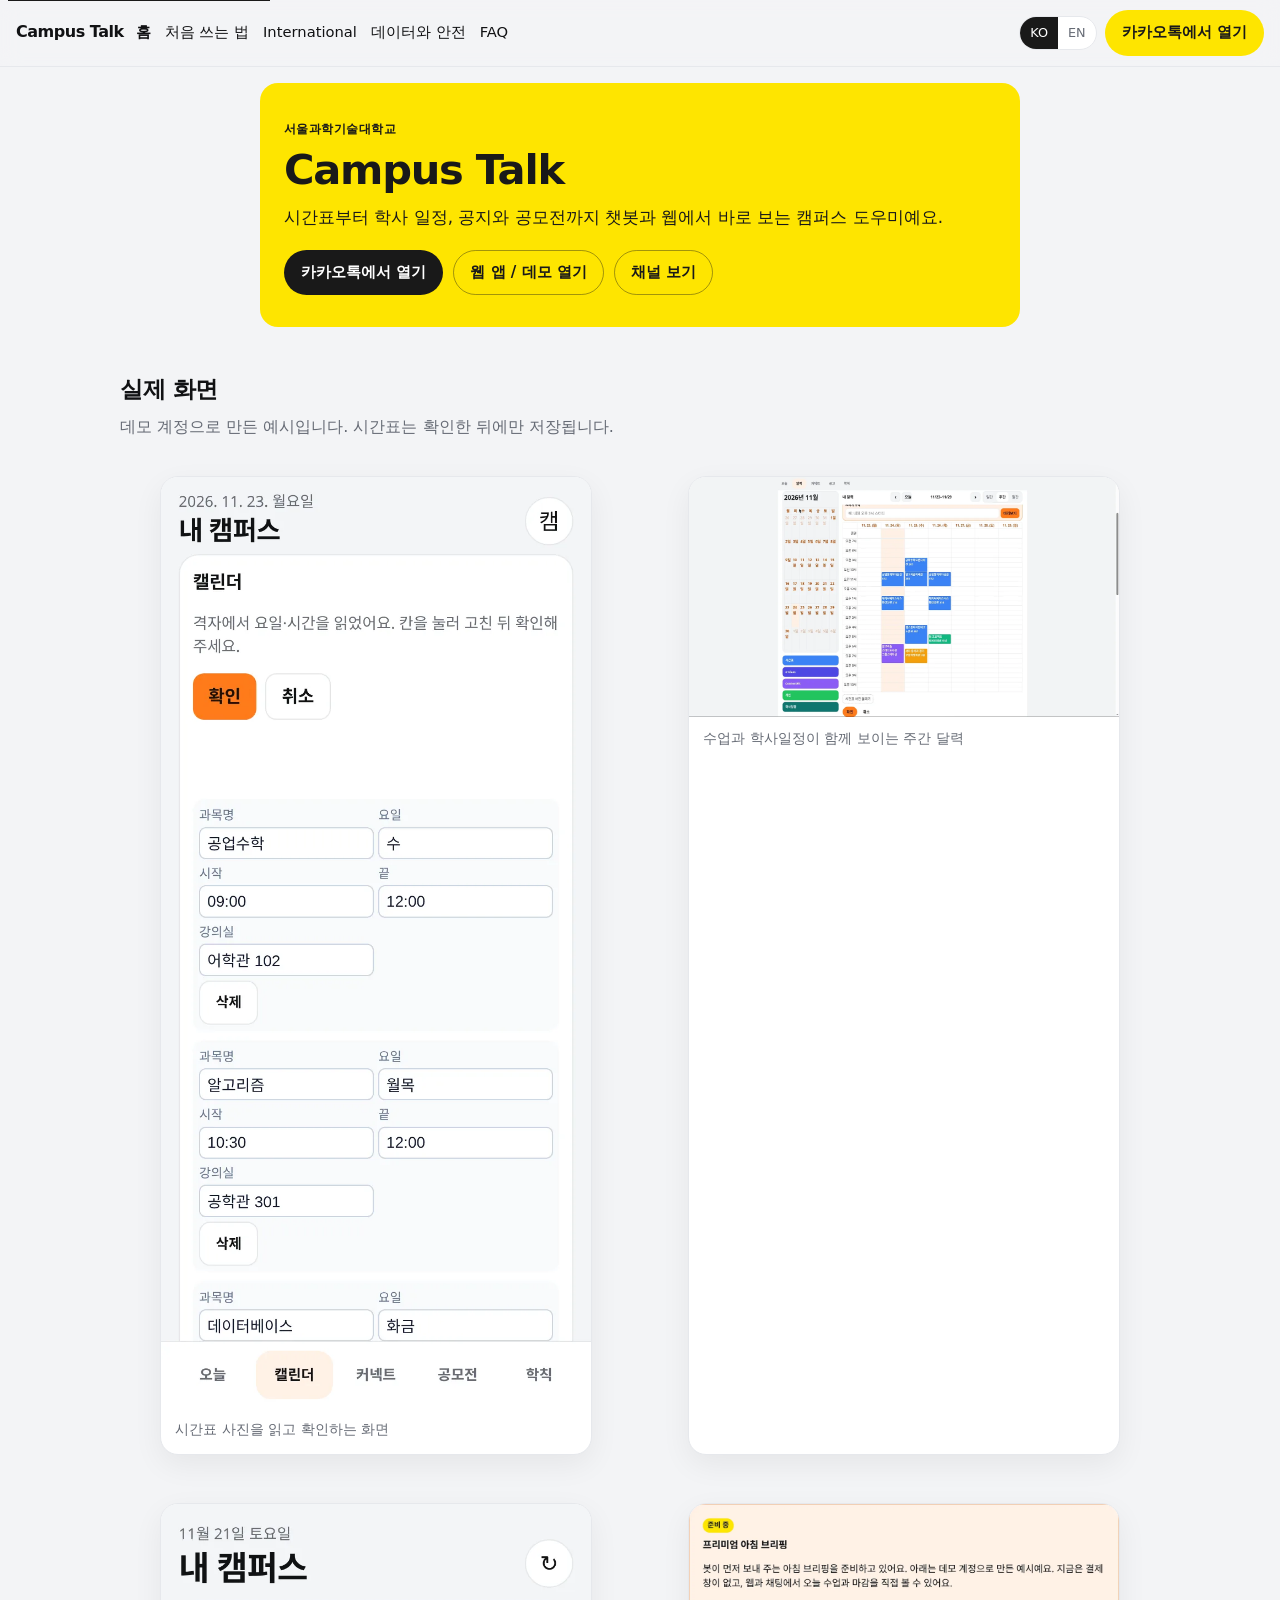
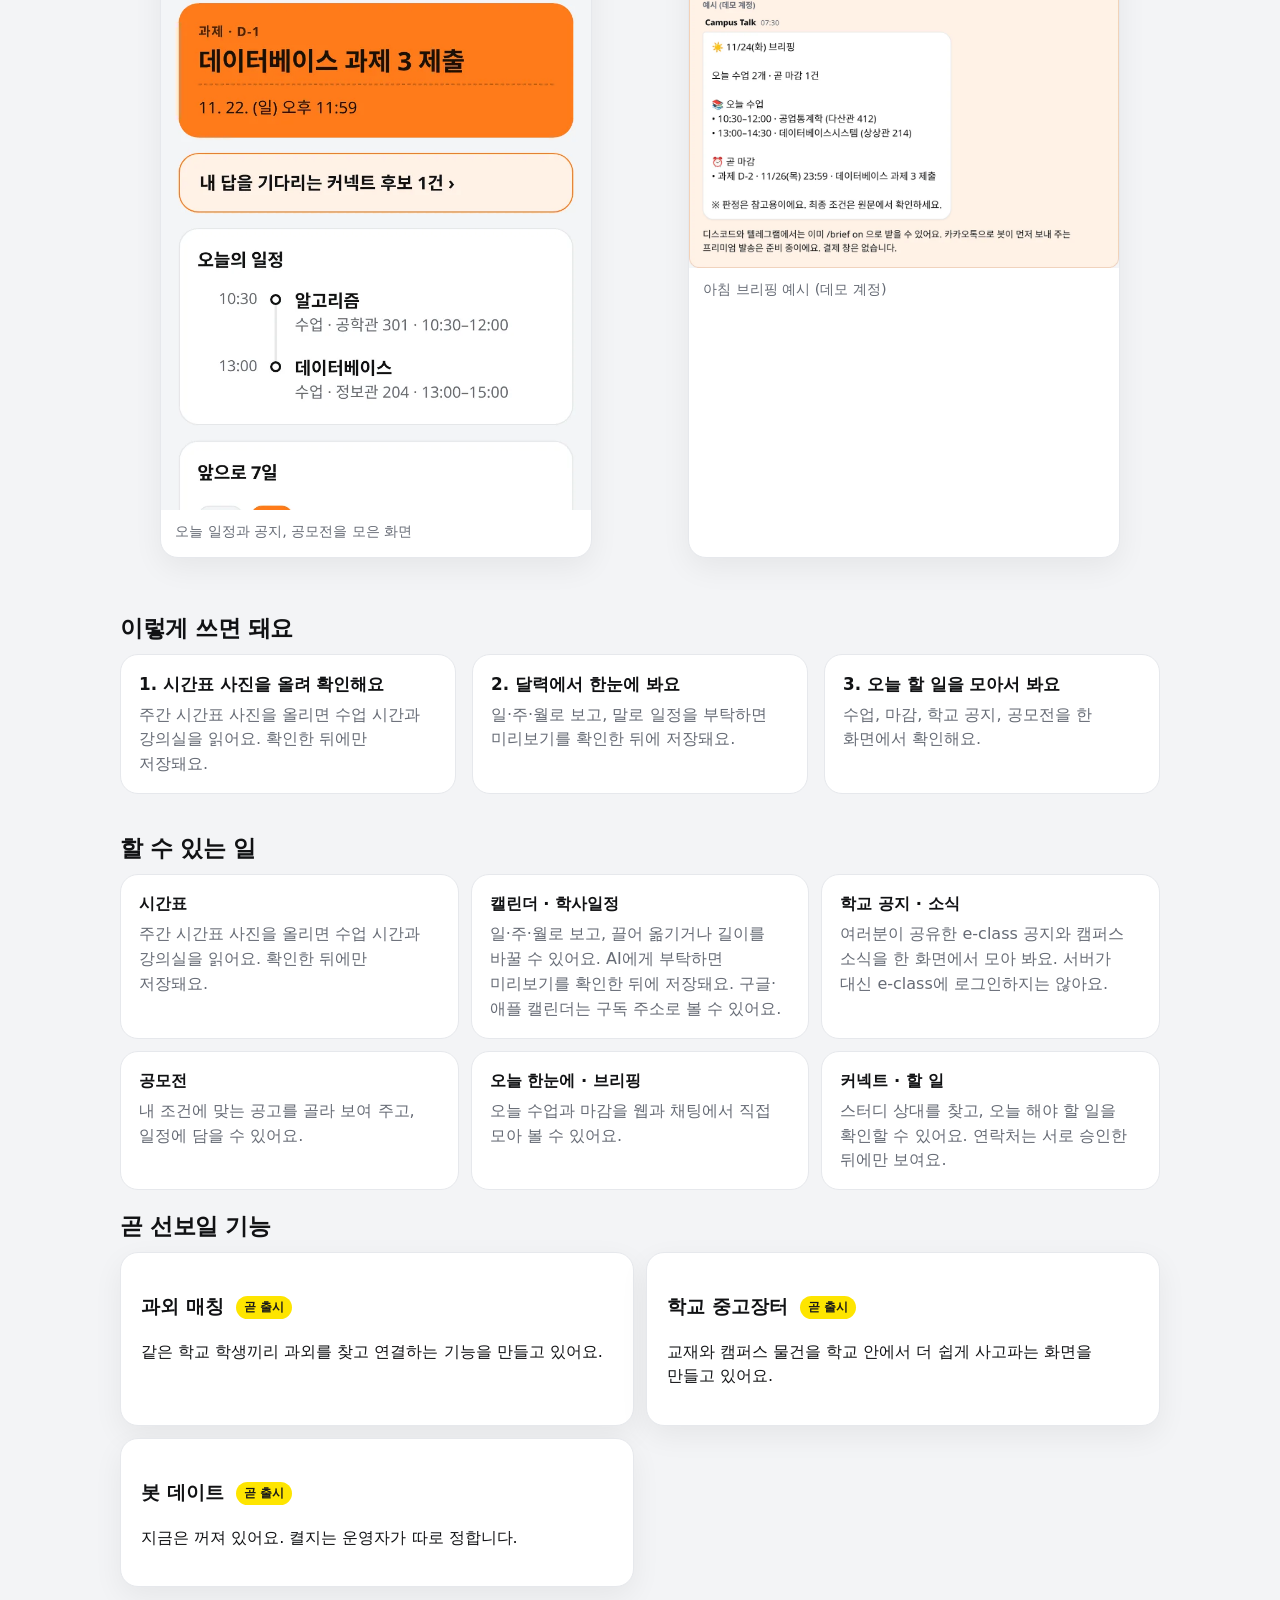
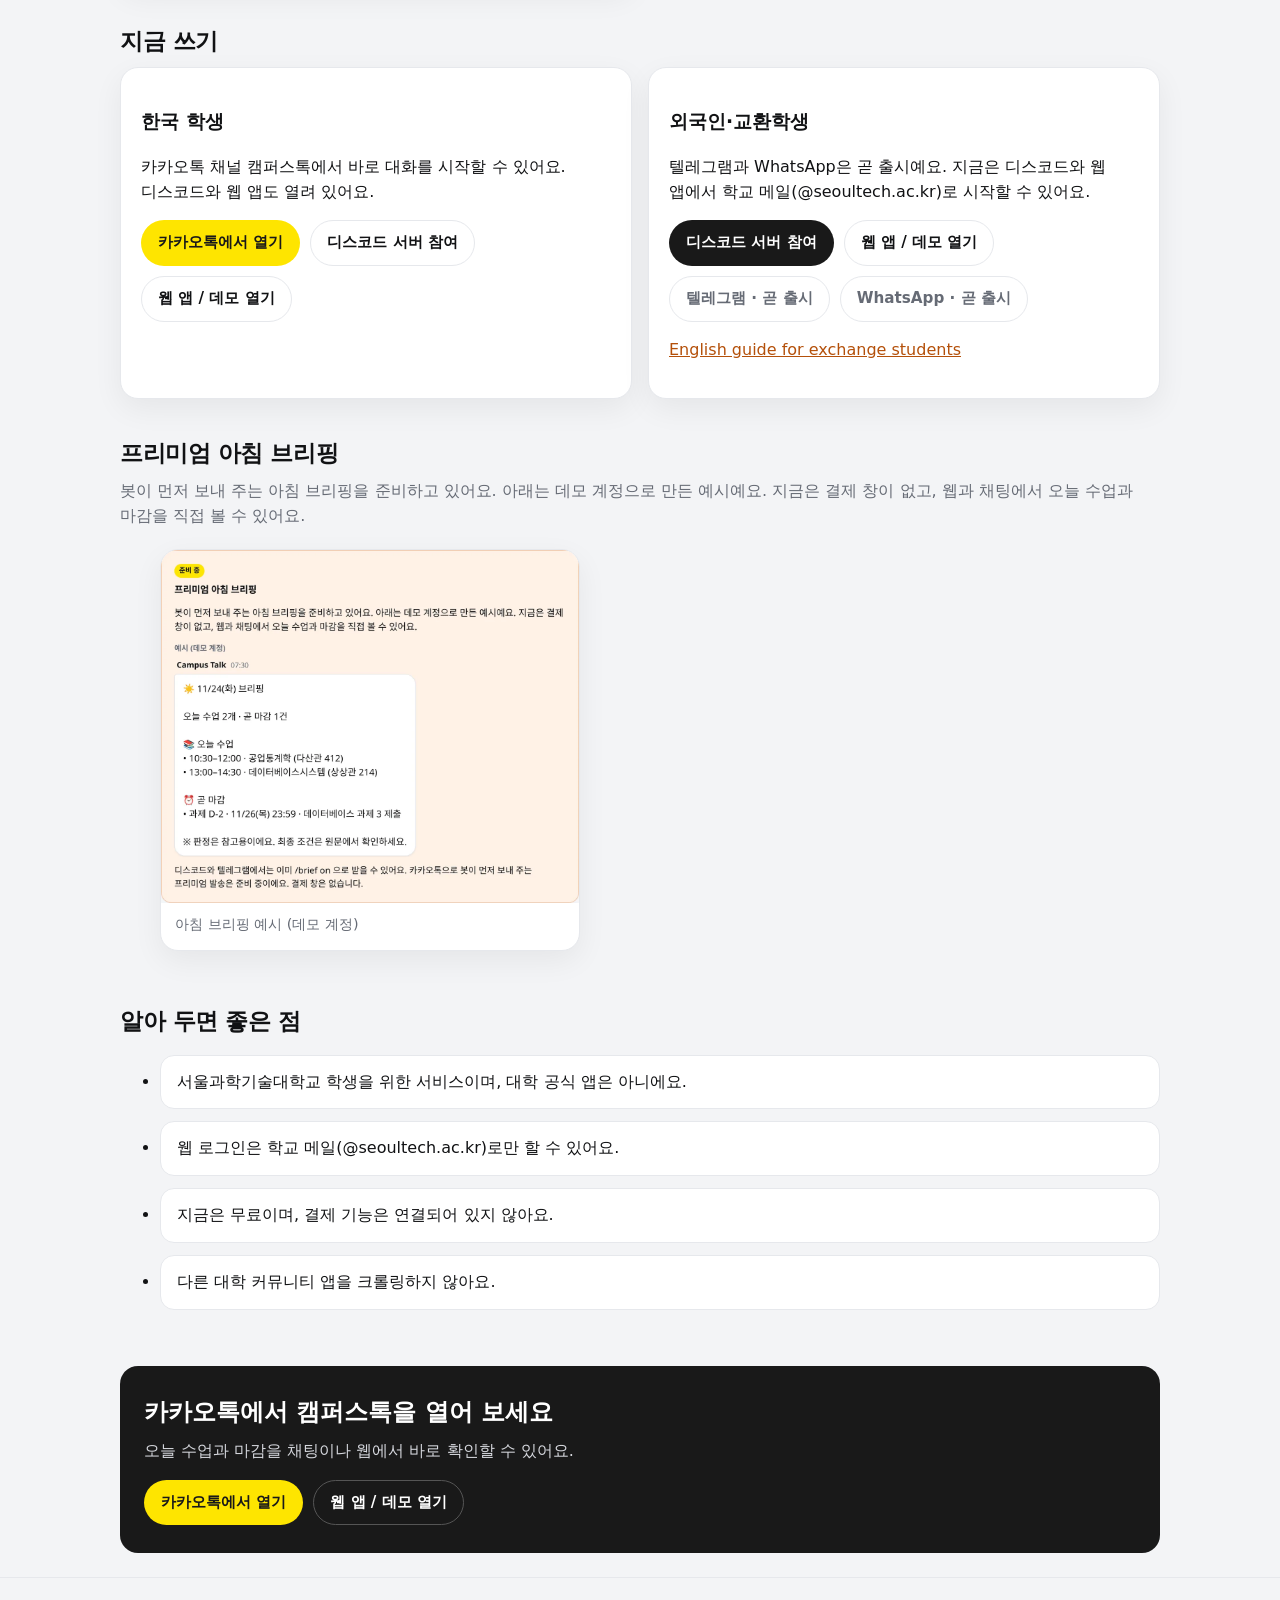
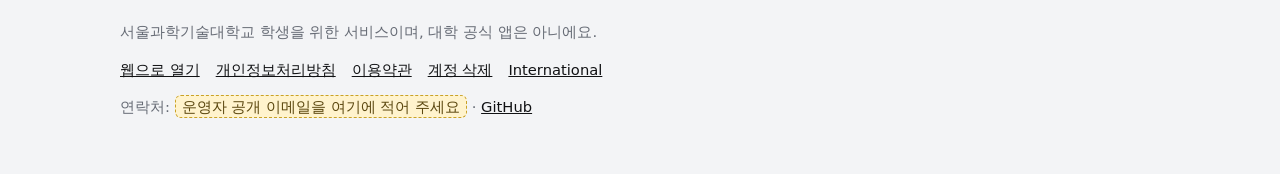
==== index.html @ ccd7594f "Add Campus Talk public marketing site for GitHub Pages. Kakao-yellow brand, Korean and English pages" ====
<!DOCTYPE html>
<html lang="ko" data-default-lang="ko">
<head>
  <meta charset="utf-8">
  <meta name="viewport" content="width=device-width, initial-scale=1, viewport-fit=cover">
  <title>Campus Talk · Campus Talk</title>
  <meta name="description" content="서울과학기술대학교 학생을 위한 캠퍼스 도우미. 카카오톡·디스코드·웹에서 시간표, 학사일정, 공지를 확인하세요.">
  <meta name="robots" content="index,follow">
  <link rel="canonical" href="https://gogog01-29-2021.github.io/campus-talk-site/">
  <link rel="alternate" hreflang="ko" href="https://gogog01-29-2021.github.io/campus-talk-site/">
  <link rel="alternate" hreflang="en" href="https://gogog01-29-2021.github.io/campus-talk-site/">
  <link rel="alternate" hreflang="x-default" href="https://gogog01-29-2021.github.io/campus-talk-site/">
  <meta property="og:type" content="website">
  <meta property="og:site_name" content="Campus Talk">
  <meta property="og:title" content="Campus Talk · Campus Talk">
  <meta property="og:description" content="서울과학기술대학교 학생을 위한 캠퍼스 도우미. 카카오톡·디스코드·웹에서 시간표, 학사일정, 공지를 확인하세요.">
  <meta property="og:url" content="https://gogog01-29-2021.github.io/campus-talk-site/">
  <meta property="og:image" content="https://gogog01-29-2021.github.io/campus-talk-site/assets/og.png">
  <meta property="og:image:width" content="1200">
  <meta property="og:image:height" content="630">
  <meta property="og:locale" content="ko_KR">
  <meta property="og:locale:alternate" content="en_US">
  <meta name="twitter:card" content="summary_large_image">
  <meta name="twitter:title" content="Campus Talk · Campus Talk">
  <meta name="twitter:description" content="서울과학기술대학교 학생을 위한 캠퍼스 도우미. 카카오톡·디스코드·웹에서 시간표, 학사일정, 공지를 확인하세요.">
  <meta name="twitter:image" content="https://gogog01-29-2021.github.io/campus-talk-site/assets/og.png">
  <link rel="icon" href="assets/favicon.png" type="image/png">
  <link rel="apple-touch-icon" href="assets/apple-touch-icon.png">
  <link rel="stylesheet" href="styles.css">
  <script type="application/ld+json">{
    "@context": "https://schema.org",
    "@type": "WebSite",
    "name": "Campus Talk",
    "alternateName": "캠퍼스톡",
    "url": "https://gogog01-29-2021.github.io/campus-talk-site/",
    "description": "A campus assistant for SeoulTech students. Check your timetable, calendar, and notices in KakaoTalk, Discord, or on the web."
  }</script>
</head>
<body data-title-key="">
<a class="skip" href="#main">본문 바로가기 / Skip to content</a>
<header class="bar">
  <a class="logo" href="index.html">Campus Talk</a>
  <nav class="nav" aria-label="Primary">
    <a href="index.html" data-i18n="navHome" aria-current="page"></a>
    <a href="guide.html" data-i18n="navGuide"></a>
    <a href="international.html" data-i18n="navIntl"></a>
    <a href="safety.html" data-i18n="navSafety"></a>
    <a href="faq.html" data-i18n="navFaq"></a>
  </nav>
  <div class="bar-end">
    <div class="lang" role="group" aria-label="Language">
      <button type="button" id="lang-ko" aria-pressed="true">KO</button>
      <button type="button" id="lang-en" aria-pressed="false">EN</button>
    </div>
    <a class="btn btn-primary" data-kakao data-i18n="ctaKakao" target="_blank" rel="noopener">카카오톡에서 열기</a>
    <button type="button" class="menu-btn" id="menu-btn" aria-expanded="false" aria-controls="nav-drawer" data-i18n="menu">메뉴</button>
  </div>
</header>
<div class="nav-drawer" id="nav-drawer">
    <a href="index.html" data-i18n="navHome" aria-current="page"></a>
    <a href="guide.html" data-i18n="navGuide"></a>
    <a href="international.html" data-i18n="navIntl"></a>
    <a href="safety.html" data-i18n="navSafety"></a>
    <a href="faq.html" data-i18n="navFaq"></a>
  <a class="btn btn-primary" data-kakao data-i18n="ctaKakao" target="_blank" rel="noopener">카카오톡에서 열기</a>
</div>
<main id="main">

  <section class="hero">
    <p class="eyebrow" data-i18n="eyebrow"></p>
    <h1>Campus Talk</h1>
    <p class="pitch" data-i18n="pitch"></p>
    <div class="actions">
      <a class="btn btn-dark" data-kakao data-i18n="ctaKakao" target="_blank" rel="noopener"></a>
      <a class="btn btn-ghost" data-app data-i18n="ctaApp" rel="noopener"></a>
      <a class="btn btn-ghost" href="#get" data-i18n="heroSecondary"></a>
    </div>
  </section>

  <section class="section wrap">
    <h2 data-i18n="demoTitle"></h2>
    <p class="lede" data-i18n="demoLead"></p>
    <div class="shots shots-4">
      <figure class="shot">
        <img src="assets/timetable.webp" width="780" height="1100" data-i18n-alt="capTimetable" alt="시간표 사진을 읽고 확인하는 화면">
        <figcaption data-i18n="capTimetable"></figcaption>
      </figure>
      <figure class="shot">
        <img src="assets/calendar-week.webp" width="1280" height="800" data-i18n-alt="capCalendar" alt="수업과 학사일정이 함께 보이는 주간 달력">
        <figcaption data-i18n="capCalendar"></figcaption>
      </figure>
      <figure class="shot">
        <img src="assets/today.webp" width="780" height="1100" data-i18n-alt="capToday" alt="오늘 일정과 공지, 공모전을 모은 화면">
        <figcaption data-i18n="capToday"></figcaption>
      </figure>
      <figure class="shot">
        <img src="assets/briefing.webp" width="780" height="1100" data-i18n-alt="capBrief" alt="아침 브리핑 예시 (데모 계정)">
        <figcaption data-i18n="capBrief"></figcaption>
      </figure>
    </div>
  </section>

  <section class="section wrap">
    <h2 data-i18n="howTitle"></h2>
    <div class="steps">
      <article><h3 data-i18n="how1T"></h3><p data-i18n="how1B"></p></article>
      <article><h3 data-i18n="how2T"></h3><p data-i18n="how2B"></p></article>
      <article><h3 data-i18n="how3T"></h3><p data-i18n="how3B"></p></article>
    </div>
  </section>

  <section class="section wrap">
    <h2 data-i18n="featTitle"></h2>
    <div class="features">
      <article><h3 data-i18n="f1T"></h3><p data-i18n="f1B"></p></article>
      <article><h3 data-i18n="f2T"></h3><p data-i18n="f2B"></p></article>
      <article><h3 data-i18n="f3T"></h3><p data-i18n="f3B"></p></article>
      <article><h3 data-i18n="f4T"></h3><p data-i18n="f4B"></p></article>
      <article><h3 data-i18n="f5T"></h3><p data-i18n="f5B"></p></article>
      <article><h3 data-i18n="f6T"></h3><p data-i18n="f6B"></p></article>
    </div>
    <div class="soon">
      <h2 data-i18n="soonTitle"></h2>
      <div class="soon-list">
        <article class="card"><h3><span data-i18n="soonTutorT"></span> <span class="badge" data-i18n="soonBadge"></span></h3><p data-i18n="soonTutorB"></p></article>
        <article class="card"><h3><span data-i18n="soonMarketT"></span> <span class="badge" data-i18n="soonBadge"></span></h3><p data-i18n="soonMarketB"></p></article>
        <article class="card"><h3><span data-i18n="soonDateT"></span> <span class="badge" data-i18n="soonBadge"></span></h3><p data-i18n="soonDateB"></p></article>
      </div>
    </div>
  </section>

  <section class="section wrap" id="get">
    <h2 data-i18n="getTitle"></h2>
    <div class="split">
      <article class="card">
        <h3 data-i18n="getKoT"></h3>
        <p data-i18n="getKoB"></p>
        <div class="actions">
          <a class="btn btn-primary" data-kakao data-i18n="ctaKakao" target="_blank" rel="noopener"></a>
          <a class="btn btn-ghost" data-discord data-i18n="ctaDiscord" target="_blank" rel="noopener"></a>
          <a class="btn btn-ghost" data-app data-i18n="ctaApp" rel="noopener"></a>
        </div>
      </article>
      <article class="card">
        <h3 data-i18n="getIntlT"></h3>
        <p data-i18n="getIntlB"></p>
        <div class="actions">
          <a class="btn btn-dark" data-discord data-i18n="ctaDiscord" target="_blank" rel="noopener"></a>
          <a class="btn btn-ghost" data-app data-i18n="ctaApp" rel="noopener"></a>
          <span class="btn btn-disabled" aria-disabled="true" data-i18n="telegramSoon"></span>
          <span class="btn btn-disabled" aria-disabled="true" data-i18n="whatsappSoon"></span>
        </div>
        <p><a href="international.html" data-i18n="moreIntl"></a></p>
      </article>
    </div>
  </section>

  <section class="section wrap">
    <h2 data-i18n="premiumTitle"></h2>
    <p class="lede" data-i18n="premiumBody"></p>
    <figure class="shot" style="max-width:420px">
      <img src="assets/briefing.webp" width="780" height="1100" data-i18n-alt="capBrief" alt="아침 브리핑 예시 (데모 계정)">
      <figcaption data-i18n="capBrief"></figcaption>
    </figure>
  </section>

  <section class="section wrap">
    <h2 data-i18n="trustTitle"></h2>
    <ul class="trust">
      <li data-i18n="t1"></li>
      <li data-i18n="t2"></li>
      <li data-i18n="t3"></li>
      <li data-i18n="t4"></li>
    </ul>
  </section>

  <section class="closing">
    <h2 data-i18n="closeT"></h2>
    <p data-i18n="closeB"></p>
    <div class="actions">
      <a class="btn btn-primary" data-kakao data-i18n="ctaKakao" target="_blank" rel="noopener"></a>
      <a class="btn btn-ghost" style="color:#fff;border-color:#555" data-app data-i18n="ctaApp" rel="noopener"></a>
    </div>
  </section>

</main>

<footer class="foot">
  <div class="wrap">
    <p data-i18n="footerNote"></p>
    <div class="foot-links">
      <a href="open-web.html" data-i18n="footOpenWeb"></a>
      <a href="privacy.html" data-i18n="footPrivacy"></a>
      <a href="terms.html" data-i18n="footTerms"></a>
      <a href="delete-account.html" data-i18n="footDelete"></a>
      <a href="international.html">International</a>
    </div>
    <p>
      <span data-i18n="contactLabel"></span>:
      <span data-contact></span>
      <span class="todo" data-contact-placeholder data-i18n="contactTodo"></span>
      · <a data-github href="https://github.com/gogog01-29-2021">GitHub</a>
    </p>
  </div>
</footer>
<script src="site-config.js"></script>
<script src="site.js"></script>
</body>
</html>
---- styles.css ----
:root {
  color-scheme: light;
  --bg: #f3f4f6;
  --card: #ffffff;
  --text: #111214;
  --muted: #666b75;
  --line: #e6e8ec;
  --yellow: #fee500;
  --yellow-ink: #191919;
  --accent: #ff7a1a;
  --link: #b4500a;
  --ok: #177a45;
  --radius: 18px;
  --wrap: 1040px;
  --narrow: 760px;
  --shadow: 0 10px 30px rgba(17, 18, 20, 0.06);
}
* { box-sizing: border-box; }
html { scroll-behavior: smooth; scroll-padding-top: 72px; -webkit-text-size-adjust: 100%; }
body {
  margin: 0;
  background: var(--bg);
  color: var(--text);
  font: 16px/1.55 system-ui, -apple-system, "Segoe UI", "Apple SD Gothic Neo", "Noto Sans KR", "Malgun Gothic", sans-serif;
  word-break: keep-all;
  overflow-wrap: anywhere;
}
img { max-width: 100%; height: auto; display: block; }
a { color: var(--link); }
a:focus-visible, button:focus-visible {
  outline: 3px solid var(--yellow);
  outline-offset: 3px;
}
.skip {
  position: absolute; left: 8px; top: -40px; background: var(--yellow-ink); color: #fff;
  padding: 8px 12px; z-index: 80;
}
.skip:focus { top: 8px; }
.wrap { width: min(var(--wrap), calc(100% - 32px)); margin: 0 auto; }
.narrow { width: min(var(--narrow), calc(100% - 32px)); margin: 0 auto; }

.bar {
  position: sticky; top: 0; z-index: 40;
  display: flex; align-items: center; gap: 12px;
  padding: 10px 16px;
  padding-top: calc(10px + env(safe-area-inset-top, 0px));
  background: color-mix(in srgb, var(--bg) 92%, transparent);
  backdrop-filter: blur(10px);
  border-bottom: 1px solid var(--line);
}
.logo {
  font-weight: 800; text-decoration: none; color: var(--text);
  letter-spacing: -0.03em; white-space: nowrap;
}
.nav { display: none; gap: 14px; align-items: center; }
.nav a { color: var(--text); text-decoration: none; font-size: 0.92rem; }
.nav a[aria-current="page"] { font-weight: 700; }
.bar-end { margin-left: auto; display: flex; align-items: center; gap: 8px; }
.lang { display: flex; border: 1px solid var(--line); border-radius: 999px; overflow: hidden; background: var(--card); }
.lang button {
  border: 0; background: transparent; color: var(--muted);
  font: inherit; font-size: 0.8rem; padding: 6px 10px; cursor: pointer;
}
.lang button[aria-pressed="true"] { background: var(--yellow-ink); color: #fff; }
.menu-btn {
  display: inline-flex; align-items: center; justify-content: center;
  border: 1px solid var(--line); background: var(--card); color: var(--text);
  border-radius: 999px; padding: 6px 12px; font: inherit; cursor: pointer;
}
.nav-drawer {
  display: none; flex-direction: column; gap: 10px;
  padding: 12px 16px 16px; border-bottom: 1px solid var(--line); background: var(--card);
}
.nav-drawer.is-open { display: flex; }
.nav-drawer a { color: var(--text); text-decoration: none; padding: 8px 0; }

.btn {
  display: inline-flex; align-items: center; justify-content: center;
  gap: 6px; text-decoration: none; font-weight: 700; font-size: 0.95rem;
  border-radius: 999px; padding: 10px 16px; border: 1px solid transparent;
  min-height: 44px;
}
.btn-primary { background: var(--yellow); color: var(--yellow-ink); }
.btn-dark { background: var(--yellow-ink); color: #fff; }
.btn-ghost { background: transparent; color: var(--text); border-color: var(--line); }
.btn-disabled, .btn[aria-disabled="true"] {
  background: var(--card); color: var(--muted); border-color: var(--line);
  pointer-events: none; font-weight: 600;
}
.actions { display: flex; flex-wrap: wrap; gap: 10px; }

.hero {
  background: var(--yellow); color: var(--yellow-ink);
  margin: 16px auto; padding: 36px 24px 32px; border-radius: var(--radius);
  width: min(var(--narrow), calc(100% - 32px));
}
.eyebrow { margin: 0 0 8px; font-size: 0.78rem; font-weight: 700; letter-spacing: 0.04em; }
.hero h1 { margin: 0 0 10px; font-size: clamp(2rem, 4vw, 2.6rem); letter-spacing: -0.03em; line-height: 1.15; }
.pitch { margin: 0 0 20px; font-size: 1.05rem; }
.hero .btn-dark { background: var(--yellow-ink); color: #fff; }
.hero .btn-ghost { border-color: color-mix(in srgb, var(--yellow-ink) 40%, transparent); color: var(--yellow-ink); }

.section { padding: 28px 0 8px; }
.section h2 { margin: 0 0 8px; font-size: 1.45rem; letter-spacing: -0.02em; }
.lede { color: var(--muted); margin: 0 0 20px; }
.card {
  background: var(--card); border: 1px solid var(--line); border-radius: var(--radius);
  padding: 20px; box-shadow: var(--shadow);
}
.grid-2, .grid-3 { display: grid; gap: 16px; }
.shots { display: grid; gap: 16px; }
.shot {
  background: var(--card); border: 1px solid var(--line); border-radius: var(--radius);
  overflow: hidden; box-shadow: var(--shadow);
}
.shot img { width: 100%; background: #fff; }
.shot figcaption { padding: 10px 14px 14px; color: var(--muted); font-size: 0.9rem; }
.steps { display: grid; gap: 16px; counter-reset: step; }
.steps article { background: var(--card); border: 1px solid var(--line); border-radius: var(--radius); padding: 16px 18px; }
.steps h3 { margin: 0 0 6px; font-size: 1.05rem; }
.steps p { margin: 0; color: var(--muted); }
.features { display: grid; gap: 12px; }
.features article { background: var(--card); border: 1px solid var(--line); border-radius: var(--radius); padding: 16px 18px; }
.features h3 { margin: 0 0 6px; font-size: 1.02rem; }
.features p { margin: 0; color: var(--muted); }
.soon { margin-top: 18px; }
.soon-list { display: grid; gap: 12px; }
.badge {
  display: inline-block; font-size: 0.75rem; font-weight: 700;
  background: var(--yellow); color: var(--yellow-ink);
  border-radius: 999px; padding: 2px 8px; margin-left: 6px; vertical-align: middle;
}
.split { display: grid; gap: 16px; }
.trust { display: grid; gap: 12px; }
.trust li { background: var(--card); border: 1px solid var(--line); border-radius: 14px; padding: 14px 16px; }
.closing {
  margin: 32px auto 16px; width: min(var(--wrap), calc(100% - 32px));
  background: var(--yellow-ink); color: #fff; border-radius: var(--radius); padding: 28px 24px;
}
.closing h2 { margin: 0 0 8px; }
.closing p { margin: 0 0 16px; color: #d6d8de; }
.closing .btn-primary { color: var(--yellow-ink); }
.notice {
  background: #fff8e1; border: 1px solid #f0e0a8; color: #3b320f;
  border-radius: 14px; padding: 12px 14px; margin: 0 0 20px; font-size: 0.95rem;
}
.legal h2, .legal h3 { margin-top: 1.6em; }
.legal p, .legal li { color: var(--text); }
.legal ul { padding-left: 1.2em; }
.foot {
  margin-top: 24px; padding: 28px 0 40px; border-top: 1px solid var(--line); color: var(--muted); font-size: 0.92rem;
}
.foot a { color: var(--text); }
.foot-links { display: flex; flex-wrap: wrap; gap: 12px 16px; margin: 10px 0; }
.todo { background: #fff3cd; border: 1px dashed #c9a227; padding: 2px 6px; border-radius: 6px; color: #5c4810; }

@media (min-width: 800px) {
  .nav { display: flex; }
  .menu-btn { display: none; }
  .nav-drawer { display: none !important; }
  .grid-2, .split, .soon-list { grid-template-columns: 1fr 1fr; }
  .grid-3, .shots, .steps, .features { grid-template-columns: repeat(3, minmax(0, 1fr)); }
  .shots.shots-4 { grid-template-columns: repeat(2, minmax(0, 1fr)); }
  .hero { max-width: var(--narrow); }
}
@media (prefers-reduced-motion: reduce) {
  html { scroll-behavior: auto; }
  * { transition: none !important; }
}
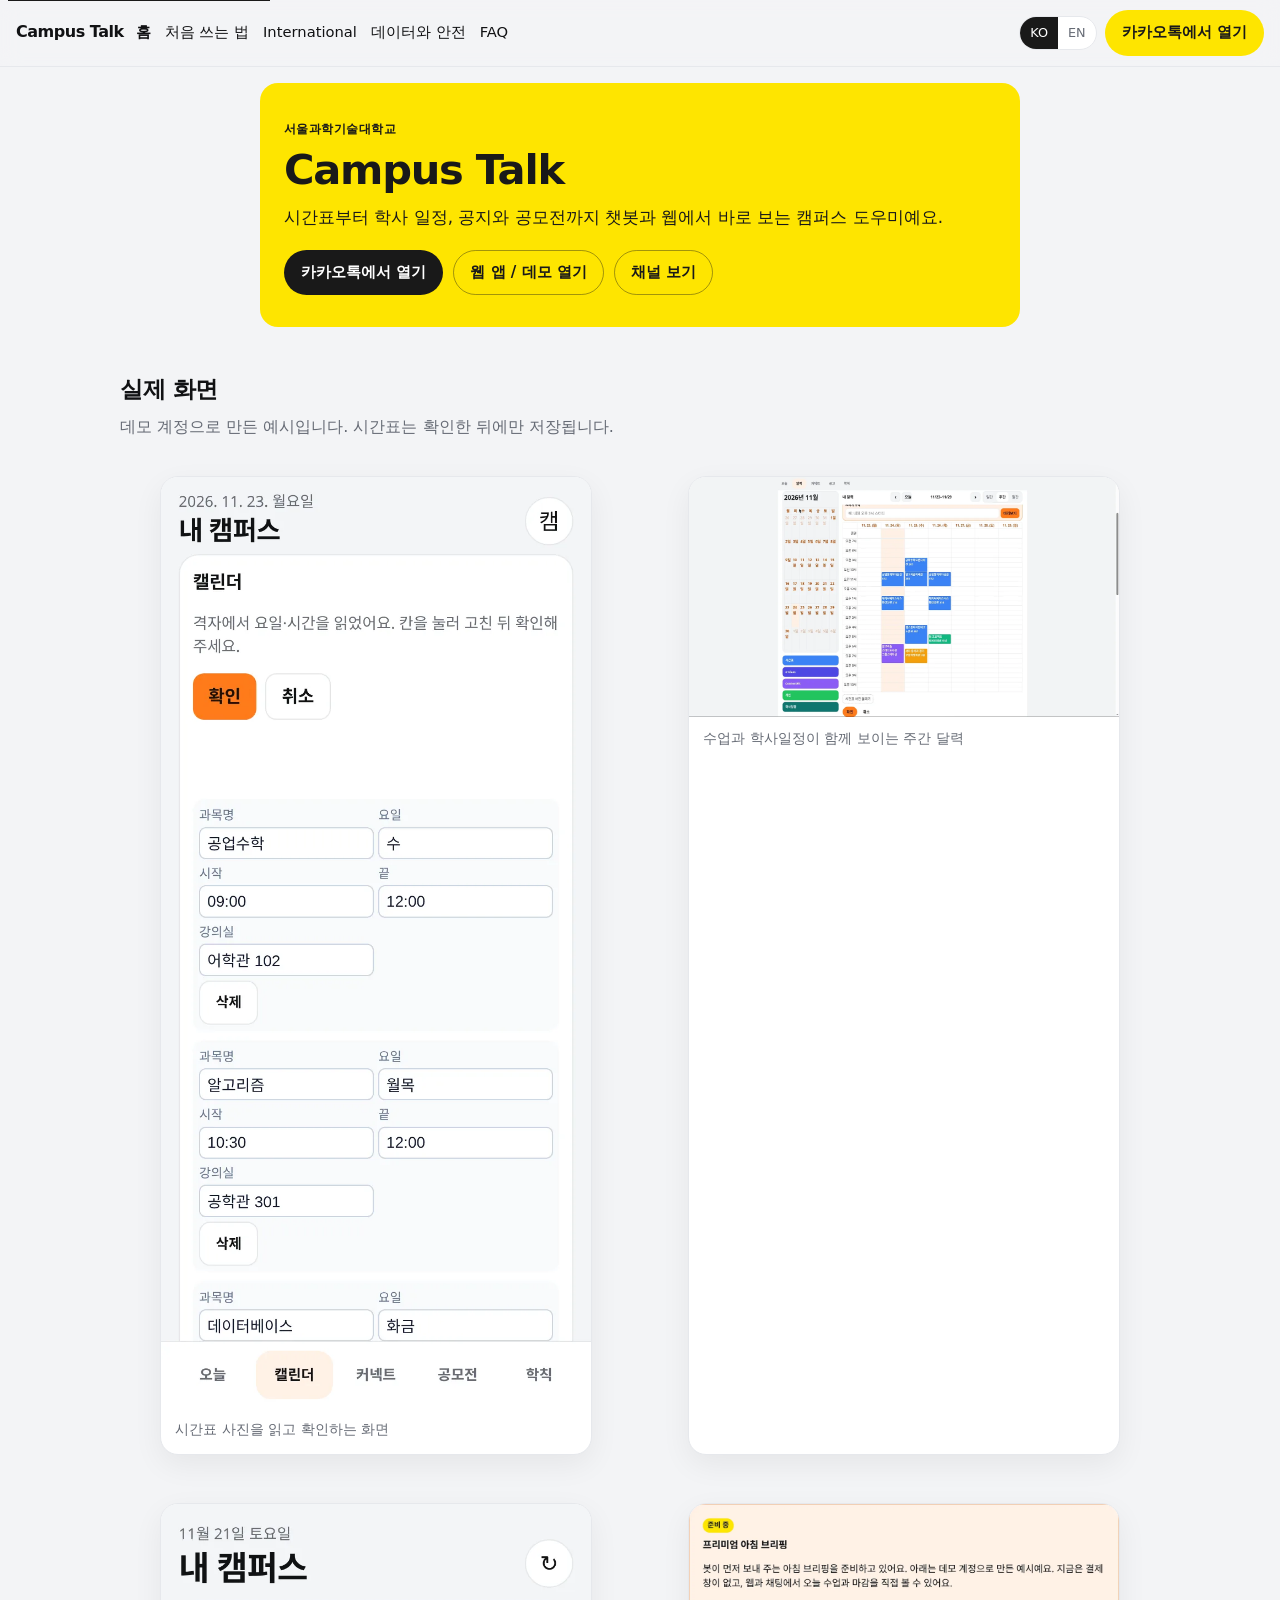
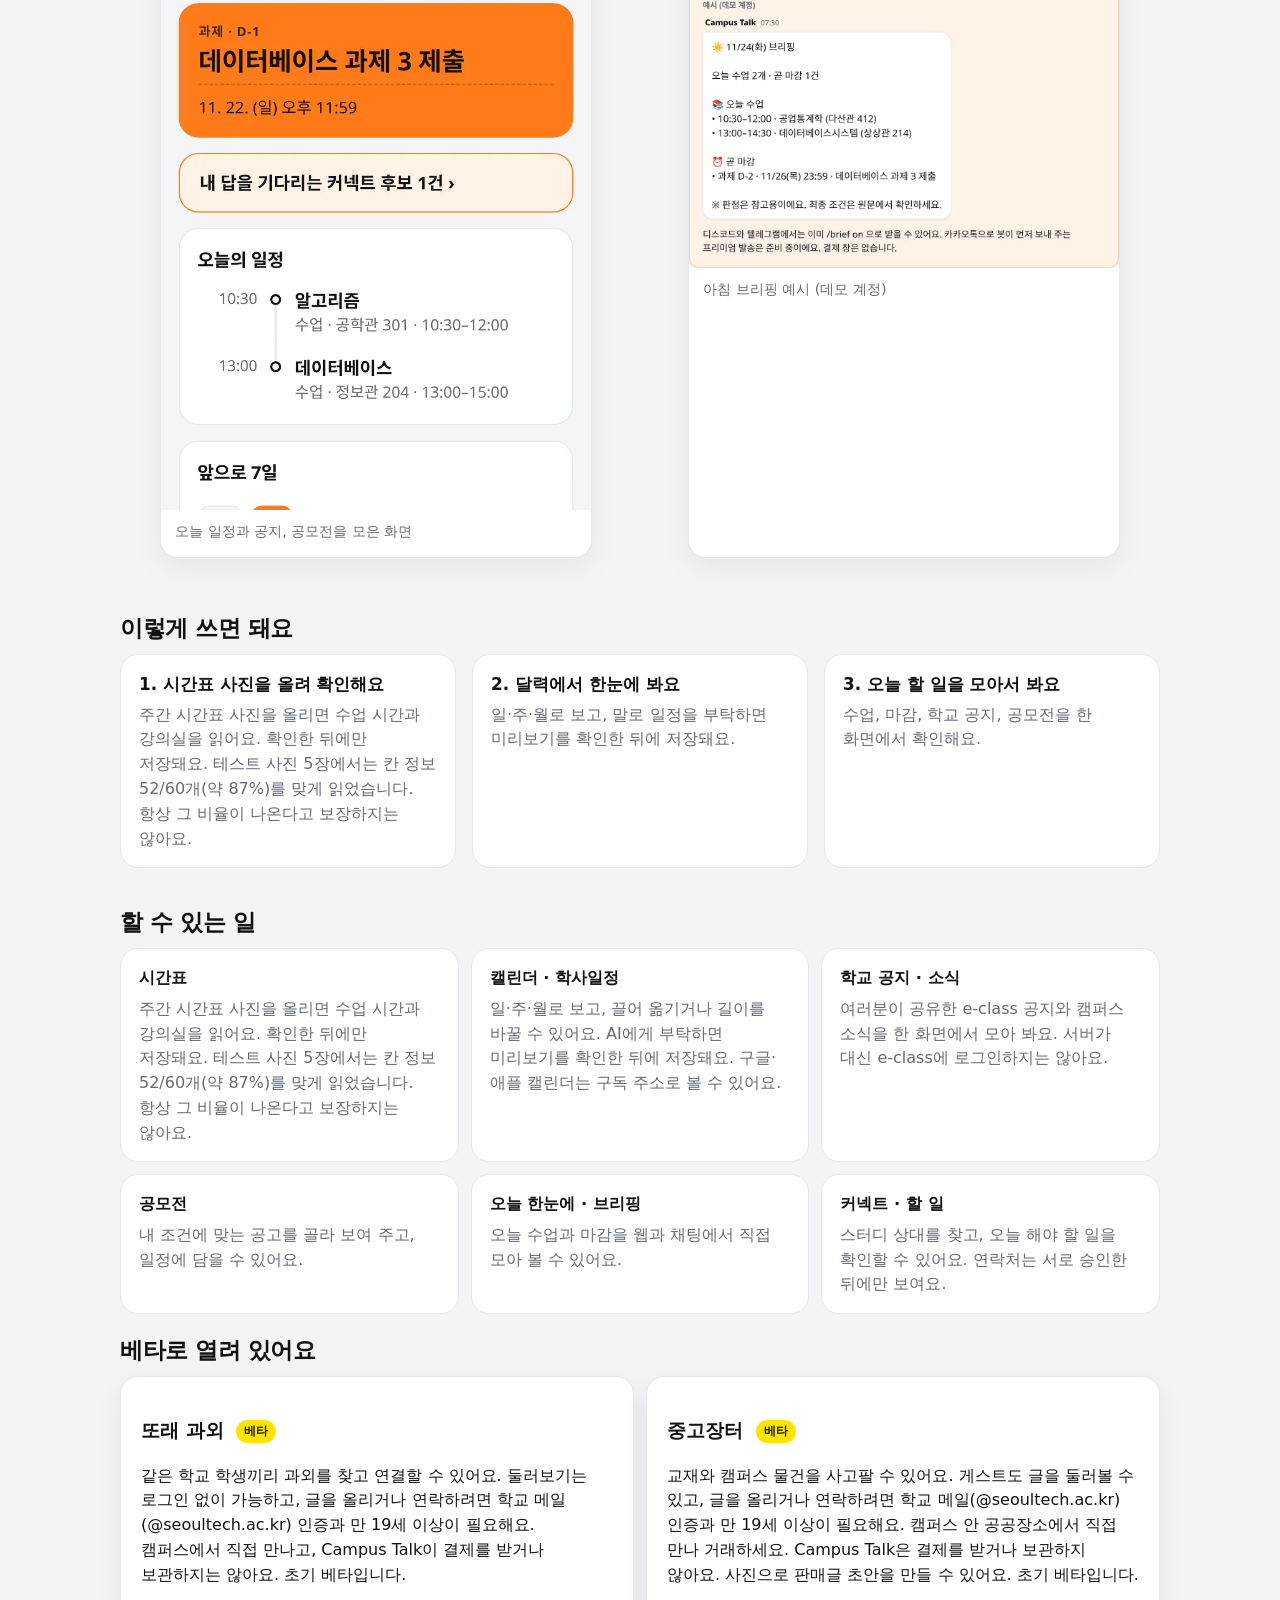
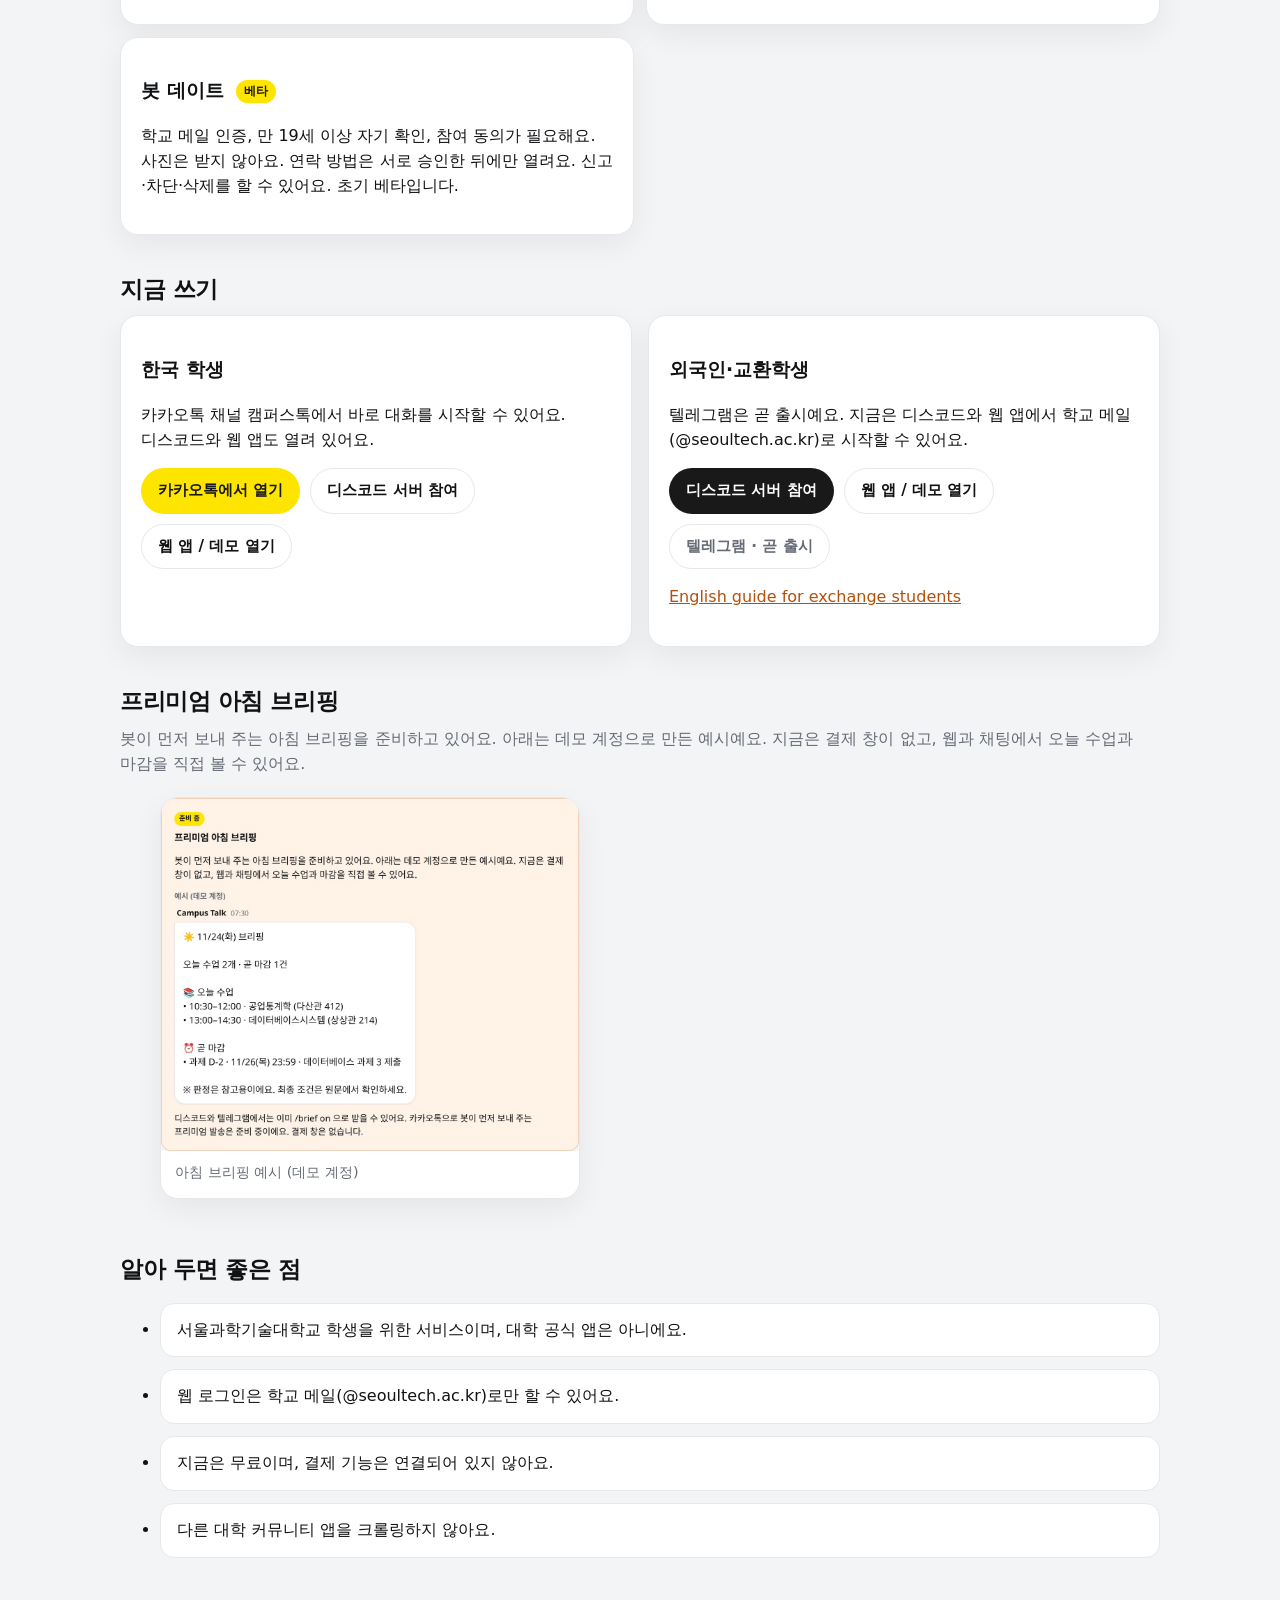
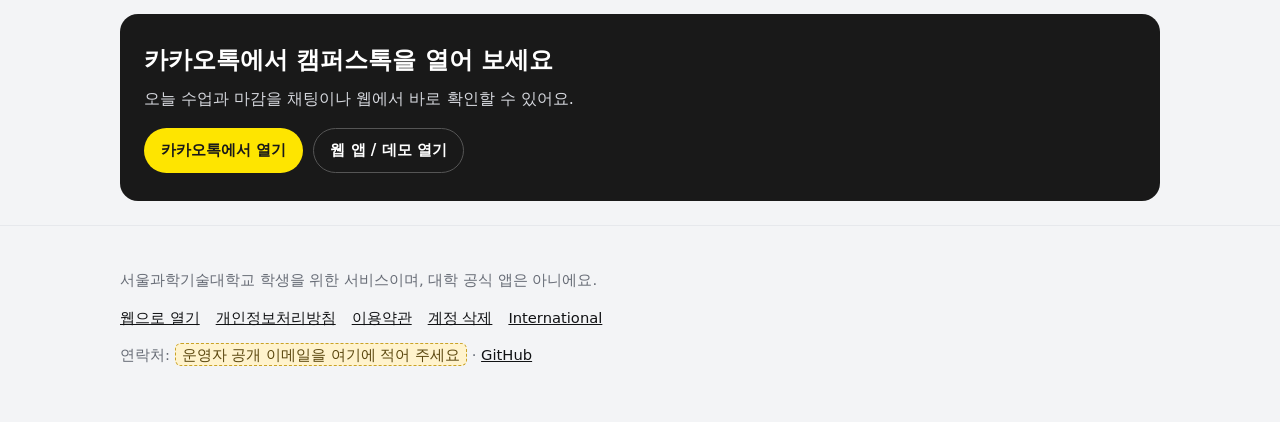
==== commit 0b3a2cdf: "Update marketing copy for live marketplace, tutoring, and Bot date. Match campus-agent main 3192ae5:" ====
--- a/index.html
+++ b/index.html
@@ -3,27 +3,27 @@
 <head>
   <meta charset="utf-8">
   <meta name="viewport" content="width=device-width, initial-scale=1, viewport-fit=cover">
-  <title>Campus Talk · Campus Talk</title>
+  <title>Campus Talk</title>
   <meta name="description" content="서울과학기술대학교 학생을 위한 캠퍼스 도우미. 카카오톡·디스코드·웹에서 시간표, 학사일정, 공지를 확인하세요.">
   <meta name="robots" content="index,follow">
-  <link rel="canonical" href="https://gogog01-29-2021.github.io/campus-talk-site/">
-  <link rel="alternate" hreflang="ko" href="https://gogog01-29-2021.github.io/campus-talk-site/">
-  <link rel="alternate" hreflang="en" href="https://gogog01-29-2021.github.io/campus-talk-site/">
-  <link rel="alternate" hreflang="x-default" href="https://gogog01-29-2021.github.io/campus-talk-site/">
+  <link rel="canonical" href="https://zavis.chat/campus-talk-site/">
+  <link rel="alternate" hreflang="ko" href="https://zavis.chat/campus-talk-site/">
+  <link rel="alternate" hreflang="en" href="https://zavis.chat/campus-talk-site/">
+  <link rel="alternate" hreflang="x-default" href="https://zavis.chat/campus-talk-site/">
   <meta property="og:type" content="website">
   <meta property="og:site_name" content="Campus Talk">
-  <meta property="og:title" content="Campus Talk · Campus Talk">
+  <meta property="og:title" content="Campus Talk">
   <meta property="og:description" content="서울과학기술대학교 학생을 위한 캠퍼스 도우미. 카카오톡·디스코드·웹에서 시간표, 학사일정, 공지를 확인하세요.">
-  <meta property="og:url" content="https://gogog01-29-2021.github.io/campus-talk-site/">
-  <meta property="og:image" content="https://gogog01-29-2021.github.io/campus-talk-site/assets/og.png">
+  <meta property="og:url" content="https://zavis.chat/campus-talk-site/">
+  <meta property="og:image" content="https://zavis.chat/campus-talk-site/assets/og.png">
   <meta property="og:image:width" content="1200">
   <meta property="og:image:height" content="630">
   <meta property="og:locale" content="ko_KR">
   <meta property="og:locale:alternate" content="en_US">
   <meta name="twitter:card" content="summary_large_image">
-  <meta name="twitter:title" content="Campus Talk · Campus Talk">
+  <meta name="twitter:title" content="Campus Talk">
   <meta name="twitter:description" content="서울과학기술대학교 학생을 위한 캠퍼스 도우미. 카카오톡·디스코드·웹에서 시간표, 학사일정, 공지를 확인하세요.">
-  <meta name="twitter:image" content="https://gogog01-29-2021.github.io/campus-talk-site/assets/og.png">
+  <meta name="twitter:image" content="https://zavis.chat/campus-talk-site/assets/og.png">
   <link rel="icon" href="assets/favicon.png" type="image/png">
   <link rel="apple-touch-icon" href="assets/apple-touch-icon.png">
   <link rel="stylesheet" href="styles.css">
@@ -32,7 +32,7 @@
     "@type": "WebSite",
     "name": "Campus Talk",
     "alternateName": "캠퍼스톡",
-    "url": "https://gogog01-29-2021.github.io/campus-talk-site/",
+    "url": "https://zavis.chat/campus-talk-site/",
     "description": "A campus assistant for SeoulTech students. Check your timetable, calendar, and notices in KakaoTalk, Discord, or on the web."
   }</script>
 </head>
@@ -41,145 +41,144 @@
 <header class="bar">
   <a class="logo" href="index.html">Campus Talk</a>
   <nav class="nav" aria-label="Primary">
-    <a href="index.html" data-i18n="navHome" aria-current="page"></a>
-    <a href="guide.html" data-i18n="navGuide"></a>
-    <a href="international.html" data-i18n="navIntl"></a>
-    <a href="safety.html" data-i18n="navSafety"></a>
-    <a href="faq.html" data-i18n="navFaq"></a>
+    <a href="index.html" data-i18n="navHome" aria-current="page">홈</a>
+    <a href="guide.html" data-i18n="navGuide">처음 쓰는 법</a>
+    <a href="international.html" data-i18n="navIntl">International</a>
+    <a href="safety.html" data-i18n="navSafety">데이터와 안전</a>
+    <a href="faq.html" data-i18n="navFaq">FAQ</a>
   </nav>
   <div class="bar-end">
     <div class="lang" role="group" aria-label="Language">
       <button type="button" id="lang-ko" aria-pressed="true">KO</button>
       <button type="button" id="lang-en" aria-pressed="false">EN</button>
     </div>
-    <a class="btn btn-primary" data-kakao data-i18n="ctaKakao" target="_blank" rel="noopener">카카오톡에서 열기</a>
+    <a href="https://pf.kakao.com/_AsxivX/chat" class="btn btn-primary" data-kakao data-i18n="ctaKakao" target="_blank" rel="noopener">카카오톡에서 열기</a>
     <button type="button" class="menu-btn" id="menu-btn" aria-expanded="false" aria-controls="nav-drawer" data-i18n="menu">메뉴</button>
   </div>
 </header>
 <div class="nav-drawer" id="nav-drawer">
-    <a href="index.html" data-i18n="navHome" aria-current="page"></a>
-    <a href="guide.html" data-i18n="navGuide"></a>
-    <a href="international.html" data-i18n="navIntl"></a>
-    <a href="safety.html" data-i18n="navSafety"></a>
-    <a href="faq.html" data-i18n="navFaq"></a>
-  <a class="btn btn-primary" data-kakao data-i18n="ctaKakao" target="_blank" rel="noopener">카카오톡에서 열기</a>
+    <a href="index.html" data-i18n="navHome" aria-current="page">홈</a>
+    <a href="guide.html" data-i18n="navGuide">처음 쓰는 법</a>
+    <a href="international.html" data-i18n="navIntl">International</a>
+    <a href="safety.html" data-i18n="navSafety">데이터와 안전</a>
+    <a href="faq.html" data-i18n="navFaq">FAQ</a>
+  <a href="https://pf.kakao.com/_AsxivX/chat" class="btn btn-primary" data-kakao data-i18n="ctaKakao" target="_blank" rel="noopener">카카오톡에서 열기</a>
 </div>
 <main id="main">
 
   <section class="hero">
-    <p class="eyebrow" data-i18n="eyebrow"></p>
+    <p class="eyebrow" data-i18n="eyebrow">서울과학기술대학교</p>
     <h1>Campus Talk</h1>
-    <p class="pitch" data-i18n="pitch"></p>
+    <p class="pitch" data-i18n="pitch">시간표부터 학사 일정, 공지와 공모전까지 챗봇과 웹에서 바로 보는 캠퍼스 도우미예요.</p>
     <div class="actions">
-      <a class="btn btn-dark" data-kakao data-i18n="ctaKakao" target="_blank" rel="noopener"></a>
-      <a class="btn btn-ghost" data-app data-i18n="ctaApp" rel="noopener"></a>
-      <a class="btn btn-ghost" href="#get" data-i18n="heroSecondary"></a>
-    </div>
-  </section>
-
-  <section class="section wrap">
-    <h2 data-i18n="demoTitle"></h2>
-    <p class="lede" data-i18n="demoLead"></p>
+      <a href="https://pf.kakao.com/_AsxivX/chat" class="btn btn-dark" data-kakao data-i18n="ctaKakao" target="_blank" rel="noopener">카카오톡에서 열기</a>
+      <a href="open-web.html" class="btn btn-ghost" data-app data-i18n="ctaApp" rel="noopener">웹 앱 / 데모 열기</a>
+      <a class="btn btn-ghost" href="#get" data-i18n="heroSecondary">채널 보기</a>
+    </div>
+  </section>
+
+  <section class="section wrap">
+    <h2 data-i18n="demoTitle">실제 화면</h2>
+    <p class="lede" data-i18n="demoLead">데모 계정으로 만든 예시입니다. 시간표는 확인한 뒤에만 저장됩니다.</p>
     <div class="shots shots-4">
       <figure class="shot">
         <img src="assets/timetable.webp" width="780" height="1100" data-i18n-alt="capTimetable" alt="시간표 사진을 읽고 확인하는 화면">
-        <figcaption data-i18n="capTimetable"></figcaption>
+        <figcaption data-i18n="capTimetable">시간표 사진을 읽고 확인하는 화면</figcaption>
       </figure>
       <figure class="shot">
         <img src="assets/calendar-week.webp" width="1280" height="800" data-i18n-alt="capCalendar" alt="수업과 학사일정이 함께 보이는 주간 달력">
-        <figcaption data-i18n="capCalendar"></figcaption>
+        <figcaption data-i18n="capCalendar">수업과 학사일정이 함께 보이는 주간 달력</figcaption>
       </figure>
       <figure class="shot">
         <img src="assets/today.webp" width="780" height="1100" data-i18n-alt="capToday" alt="오늘 일정과 공지, 공모전을 모은 화면">
-        <figcaption data-i18n="capToday"></figcaption>
+        <figcaption data-i18n="capToday">오늘 일정과 공지, 공모전을 모은 화면</figcaption>
       </figure>
       <figure class="shot">
         <img src="assets/briefing.webp" width="780" height="1100" data-i18n-alt="capBrief" alt="아침 브리핑 예시 (데모 계정)">
-        <figcaption data-i18n="capBrief"></figcaption>
-      </figure>
-    </div>
-  </section>
-
-  <section class="section wrap">
-    <h2 data-i18n="howTitle"></h2>
+        <figcaption data-i18n="capBrief">아침 브리핑 예시 (데모 계정)</figcaption>
+      </figure>
+    </div>
+  </section>
+
+  <section class="section wrap">
+    <h2 data-i18n="howTitle">이렇게 쓰면 돼요</h2>
     <div class="steps">
-      <article><h3 data-i18n="how1T"></h3><p data-i18n="how1B"></p></article>
-      <article><h3 data-i18n="how2T"></h3><p data-i18n="how2B"></p></article>
-      <article><h3 data-i18n="how3T"></h3><p data-i18n="how3B"></p></article>
-    </div>
-  </section>
-
-  <section class="section wrap">
-    <h2 data-i18n="featTitle"></h2>
+      <article><h3 data-i18n="how1T">1. 시간표 사진을 올려 확인해요</h3><p data-i18n="how1B">주간 시간표 사진을 올리면 수업 시간과 강의실을 읽어요. 확인한 뒤에만 저장돼요. 테스트 사진 5장에서는 칸 정보 52/60개(약 87%)를 맞게 읽었습니다. 항상 그 비율이 나온다고 보장하지는 않아요.</p></article>
+      <article><h3 data-i18n="how2T">2. 달력에서 한눈에 봐요</h3><p data-i18n="how2B">일·주·월로 보고, 말로 일정을 부탁하면 미리보기를 확인한 뒤에 저장돼요.</p></article>
+      <article><h3 data-i18n="how3T">3. 오늘 할 일을 모아서 봐요</h3><p data-i18n="how3B">수업, 마감, 학교 공지, 공모전을 한 화면에서 확인해요.</p></article>
+    </div>
+  </section>
+
+  <section class="section wrap">
+    <h2 data-i18n="featTitle">할 수 있는 일</h2>
     <div class="features">
-      <article><h3 data-i18n="f1T"></h3><p data-i18n="f1B"></p></article>
-      <article><h3 data-i18n="f2T"></h3><p data-i18n="f2B"></p></article>
-      <article><h3 data-i18n="f3T"></h3><p data-i18n="f3B"></p></article>
-      <article><h3 data-i18n="f4T"></h3><p data-i18n="f4B"></p></article>
-      <article><h3 data-i18n="f5T"></h3><p data-i18n="f5B"></p></article>
-      <article><h3 data-i18n="f6T"></h3><p data-i18n="f6B"></p></article>
+      <article><h3 data-i18n="f1T">시간표</h3><p data-i18n="f1B">주간 시간표 사진을 올리면 수업 시간과 강의실을 읽어요. 확인한 뒤에만 저장돼요. 테스트 사진 5장에서는 칸 정보 52/60개(약 87%)를 맞게 읽었습니다. 항상 그 비율이 나온다고 보장하지는 않아요.</p></article>
+      <article><h3 data-i18n="f2T">캘린더 · 학사일정</h3><p data-i18n="f2B">일·주·월로 보고, 끌어 옮기거나 길이를 바꿀 수 있어요. AI에게 부탁하면 미리보기를 확인한 뒤에 저장돼요. 구글·애플 캘린더는 구독 주소로 볼 수 있어요.</p></article>
+      <article><h3 data-i18n="f3T">학교 공지 · 소식</h3><p data-i18n="f3B">여러분이 공유한 e-class 공지와 캠퍼스 소식을 한 화면에서 모아 봐요. 서버가 대신 e-class에 로그인하지는 않아요.</p></article>
+      <article><h3 data-i18n="f4T">공모전</h3><p data-i18n="f4B">내 조건에 맞는 공고를 골라 보여 주고, 일정에 담을 수 있어요.</p></article>
+      <article><h3 data-i18n="f5T">오늘 한눈에 · 브리핑</h3><p data-i18n="f5B">오늘 수업과 마감을 웹과 채팅에서 직접 모아 볼 수 있어요.</p></article>
+      <article><h3 data-i18n="f6T">커넥트 · 할 일</h3><p data-i18n="f6B">스터디 상대를 찾고, 오늘 해야 할 일을 확인할 수 있어요. 연락처는 서로 승인한 뒤에만 보여요.</p></article>
     </div>
     <div class="soon">
-      <h2 data-i18n="soonTitle"></h2>
+      <h2 data-i18n="soonTitle">베타로 열려 있어요</h2>
       <div class="soon-list">
-        <article class="card"><h3><span data-i18n="soonTutorT"></span> <span class="badge" data-i18n="soonBadge"></span></h3><p data-i18n="soonTutorB"></p></article>
-        <article class="card"><h3><span data-i18n="soonMarketT"></span> <span class="badge" data-i18n="soonBadge"></span></h3><p data-i18n="soonMarketB"></p></article>
-        <article class="card"><h3><span data-i18n="soonDateT"></span> <span class="badge" data-i18n="soonBadge"></span></h3><p data-i18n="soonDateB"></p></article>
+        <article class="card"><h3><span data-i18n="soonTutorT">또래 과외</span> <span class="badge" data-i18n="soonBadge">베타</span></h3><p data-i18n="soonTutorB">같은 학교 학생끼리 과외를 찾고 연결할 수 있어요. 둘러보기는 로그인 없이 가능하고, 글을 올리거나 연락하려면 학교 메일(@seoultech.ac.kr) 인증과 만 19세 이상이 필요해요. 캠퍼스에서 직접 만나고, Campus Talk이 결제를 받거나 보관하지는 않아요. 초기 베타입니다.</p></article>
+        <article class="card"><h3><span data-i18n="soonMarketT">중고장터</span> <span class="badge" data-i18n="soonBadge">베타</span></h3><p data-i18n="soonMarketB">교재와 캠퍼스 물건을 사고팔 수 있어요. 게스트도 글을 둘러볼 수 있고, 글을 올리거나 연락하려면 학교 메일(@seoultech.ac.kr) 인증과 만 19세 이상이 필요해요. 캠퍼스 안 공공장소에서 직접 만나 거래하세요. Campus Talk은 결제를 받거나 보관하지 않아요. 사진으로 판매글 초안을 만들 수 있어요. 초기 베타입니다.</p></article>
+        <article class="card"><h3><span data-i18n="soonDateT">봇 데이트</span> <span class="badge" data-i18n="soonBadge">베타</span></h3><p data-i18n="soonDateB">학교 메일 인증, 만 19세 이상 자기 확인, 참여 동의가 필요해요. 사진은 받지 않아요. 연락 방법은 서로 승인한 뒤에만 열려요. 신고·차단·삭제를 할 수 있어요. 초기 베타입니다.</p></article>
       </div>
     </div>
   </section>
 
   <section class="section wrap" id="get">
-    <h2 data-i18n="getTitle"></h2>
+    <h2 data-i18n="getTitle">지금 쓰기</h2>
     <div class="split">
       <article class="card">
-        <h3 data-i18n="getKoT"></h3>
-        <p data-i18n="getKoB"></p>
+        <h3 data-i18n="getKoT">한국 학생</h3>
+        <p data-i18n="getKoB">카카오톡 채널 캠퍼스톡에서 바로 대화를 시작할 수 있어요. 디스코드와 웹 앱도 열려 있어요.</p>
         <div class="actions">
-          <a class="btn btn-primary" data-kakao data-i18n="ctaKakao" target="_blank" rel="noopener"></a>
-          <a class="btn btn-ghost" data-discord data-i18n="ctaDiscord" target="_blank" rel="noopener"></a>
-          <a class="btn btn-ghost" data-app data-i18n="ctaApp" rel="noopener"></a>
+          <a href="https://pf.kakao.com/_AsxivX/chat" class="btn btn-primary" data-kakao data-i18n="ctaKakao" target="_blank" rel="noopener">카카오톡에서 열기</a>
+          <a href="https://discord.gg/F5wZcqBd22" class="btn btn-ghost" data-discord data-i18n="ctaDiscord" target="_blank" rel="noopener">디스코드 서버 참여</a>
+          <a href="open-web.html" class="btn btn-ghost" data-app data-i18n="ctaApp" rel="noopener">웹 앱 / 데모 열기</a>
         </div>
       </article>
       <article class="card">
-        <h3 data-i18n="getIntlT"></h3>
-        <p data-i18n="getIntlB"></p>
+        <h3 data-i18n="getIntlT">외국인·교환학생</h3>
+        <p data-i18n="getIntlB">텔레그램은 곧 출시예요. 지금은 디스코드와 웹 앱에서 학교 메일(@seoultech.ac.kr)로 시작할 수 있어요.</p>
         <div class="actions">
-          <a class="btn btn-dark" data-discord data-i18n="ctaDiscord" target="_blank" rel="noopener"></a>
-          <a class="btn btn-ghost" data-app data-i18n="ctaApp" rel="noopener"></a>
-          <span class="btn btn-disabled" aria-disabled="true" data-i18n="telegramSoon"></span>
-          <span class="btn btn-disabled" aria-disabled="true" data-i18n="whatsappSoon"></span>
-        </div>
-        <p><a href="international.html" data-i18n="moreIntl"></a></p>
+          <a href="https://discord.gg/F5wZcqBd22" class="btn btn-dark" data-discord data-i18n="ctaDiscord" target="_blank" rel="noopener">디스코드 서버 참여</a>
+          <a href="open-web.html" class="btn btn-ghost" data-app data-i18n="ctaApp" rel="noopener">웹 앱 / 데모 열기</a>
+          <span class="btn btn-disabled" aria-disabled="true" data-i18n="telegramSoon">텔레그램 · 곧 출시</span>
+          </div>
+        <p><a href="international.html" data-i18n="moreIntl">English guide for exchange students</a></p>
       </article>
     </div>
   </section>
 
   <section class="section wrap">
-    <h2 data-i18n="premiumTitle"></h2>
-    <p class="lede" data-i18n="premiumBody"></p>
+    <h2 data-i18n="premiumTitle">프리미엄 아침 브리핑</h2>
+    <p class="lede" data-i18n="premiumBody">봇이 먼저 보내 주는 아침 브리핑을 준비하고 있어요. 아래는 데모 계정으로 만든 예시예요. 지금은 결제 창이 없고, 웹과 채팅에서 오늘 수업과 마감을 직접 볼 수 있어요.</p>
     <figure class="shot" style="max-width:420px">
       <img src="assets/briefing.webp" width="780" height="1100" data-i18n-alt="capBrief" alt="아침 브리핑 예시 (데모 계정)">
-      <figcaption data-i18n="capBrief"></figcaption>
+      <figcaption data-i18n="capBrief">아침 브리핑 예시 (데모 계정)</figcaption>
     </figure>
   </section>
 
   <section class="section wrap">
-    <h2 data-i18n="trustTitle"></h2>
+    <h2 data-i18n="trustTitle">알아 두면 좋은 점</h2>
     <ul class="trust">
-      <li data-i18n="t1"></li>
-      <li data-i18n="t2"></li>
-      <li data-i18n="t3"></li>
-      <li data-i18n="t4"></li>
+      <li data-i18n="t1">서울과학기술대학교 학생을 위한 서비스이며, 대학 공식 앱은 아니에요.</li>
+      <li data-i18n="t2">웹 로그인은 학교 메일(@seoultech.ac.kr)로만 할 수 있어요.</li>
+      <li data-i18n="t3">지금은 무료이며, 결제 기능은 연결되어 있지 않아요.</li>
+      <li data-i18n="t4">다른 대학 커뮤니티 앱을 크롤링하지 않아요.</li>
     </ul>
   </section>
 
   <section class="closing">
-    <h2 data-i18n="closeT"></h2>
-    <p data-i18n="closeB"></p>
+    <h2 data-i18n="closeT">카카오톡에서 캠퍼스톡을 열어 보세요</h2>
+    <p data-i18n="closeB">오늘 수업과 마감을 채팅이나 웹에서 바로 확인할 수 있어요.</p>
     <div class="actions">
-      <a class="btn btn-primary" data-kakao data-i18n="ctaKakao" target="_blank" rel="noopener"></a>
-      <a class="btn btn-ghost" style="color:#fff;border-color:#555" data-app data-i18n="ctaApp" rel="noopener"></a>
+      <a href="https://pf.kakao.com/_AsxivX/chat" class="btn btn-primary" data-kakao data-i18n="ctaKakao" target="_blank" rel="noopener">카카오톡에서 열기</a>
+      <a href="open-web.html" class="btn btn-ghost" style="color:#fff;border-color:#555" data-app data-i18n="ctaApp" rel="noopener">웹 앱 / 데모 열기</a>
     </div>
   </section>
 
@@ -187,18 +186,18 @@
 
 <footer class="foot">
   <div class="wrap">
-    <p data-i18n="footerNote"></p>
+    <p data-i18n="footerNote">서울과학기술대학교 학생을 위한 서비스이며, 대학 공식 앱은 아니에요.</p>
     <div class="foot-links">
-      <a href="open-web.html" data-i18n="footOpenWeb"></a>
-      <a href="privacy.html" data-i18n="footPrivacy"></a>
-      <a href="terms.html" data-i18n="footTerms"></a>
-      <a href="delete-account.html" data-i18n="footDelete"></a>
+      <a href="open-web.html" data-i18n="footOpenWeb">웹으로 열기</a>
+      <a href="privacy.html" data-i18n="footPrivacy">개인정보처리방침</a>
+      <a href="terms.html" data-i18n="footTerms">이용약관</a>
+      <a href="delete-account.html" data-i18n="footDelete">계정 삭제</a>
       <a href="international.html">International</a>
     </div>
     <p>
-      <span data-i18n="contactLabel"></span>:
+      <span data-i18n="contactLabel">연락처</span>:
       <span data-contact></span>
-      <span class="todo" data-contact-placeholder data-i18n="contactTodo"></span>
+      <span class="todo" data-contact-placeholder data-i18n="contactTodo">운영자 공개 이메일을 여기에 적어 주세요</span>
       · <a data-github href="https://github.com/gogog01-29-2021">GitHub</a>
     </p>
   </div>
--- a/styles.css
+++ b/styles.css
@@ -154,6 +154,10 @@
 .foot-links { display: flex; flex-wrap: wrap; gap: 12px 16px; margin: 10px 0; }
 .todo { background: #fff3cd; border: 1px dashed #c9a227; padding: 2px 6px; border-radius: 6px; color: #5c4810; }
 
+@media (max-width: 799px) {
+  /* Keep the header from overflowing: the Kakao CTA stays in the menu and hero. */
+  .bar-end > .btn-primary { display: none; }
+}
 @media (min-width: 800px) {
   .nav { display: flex; }
   .menu-btn { display: none; }
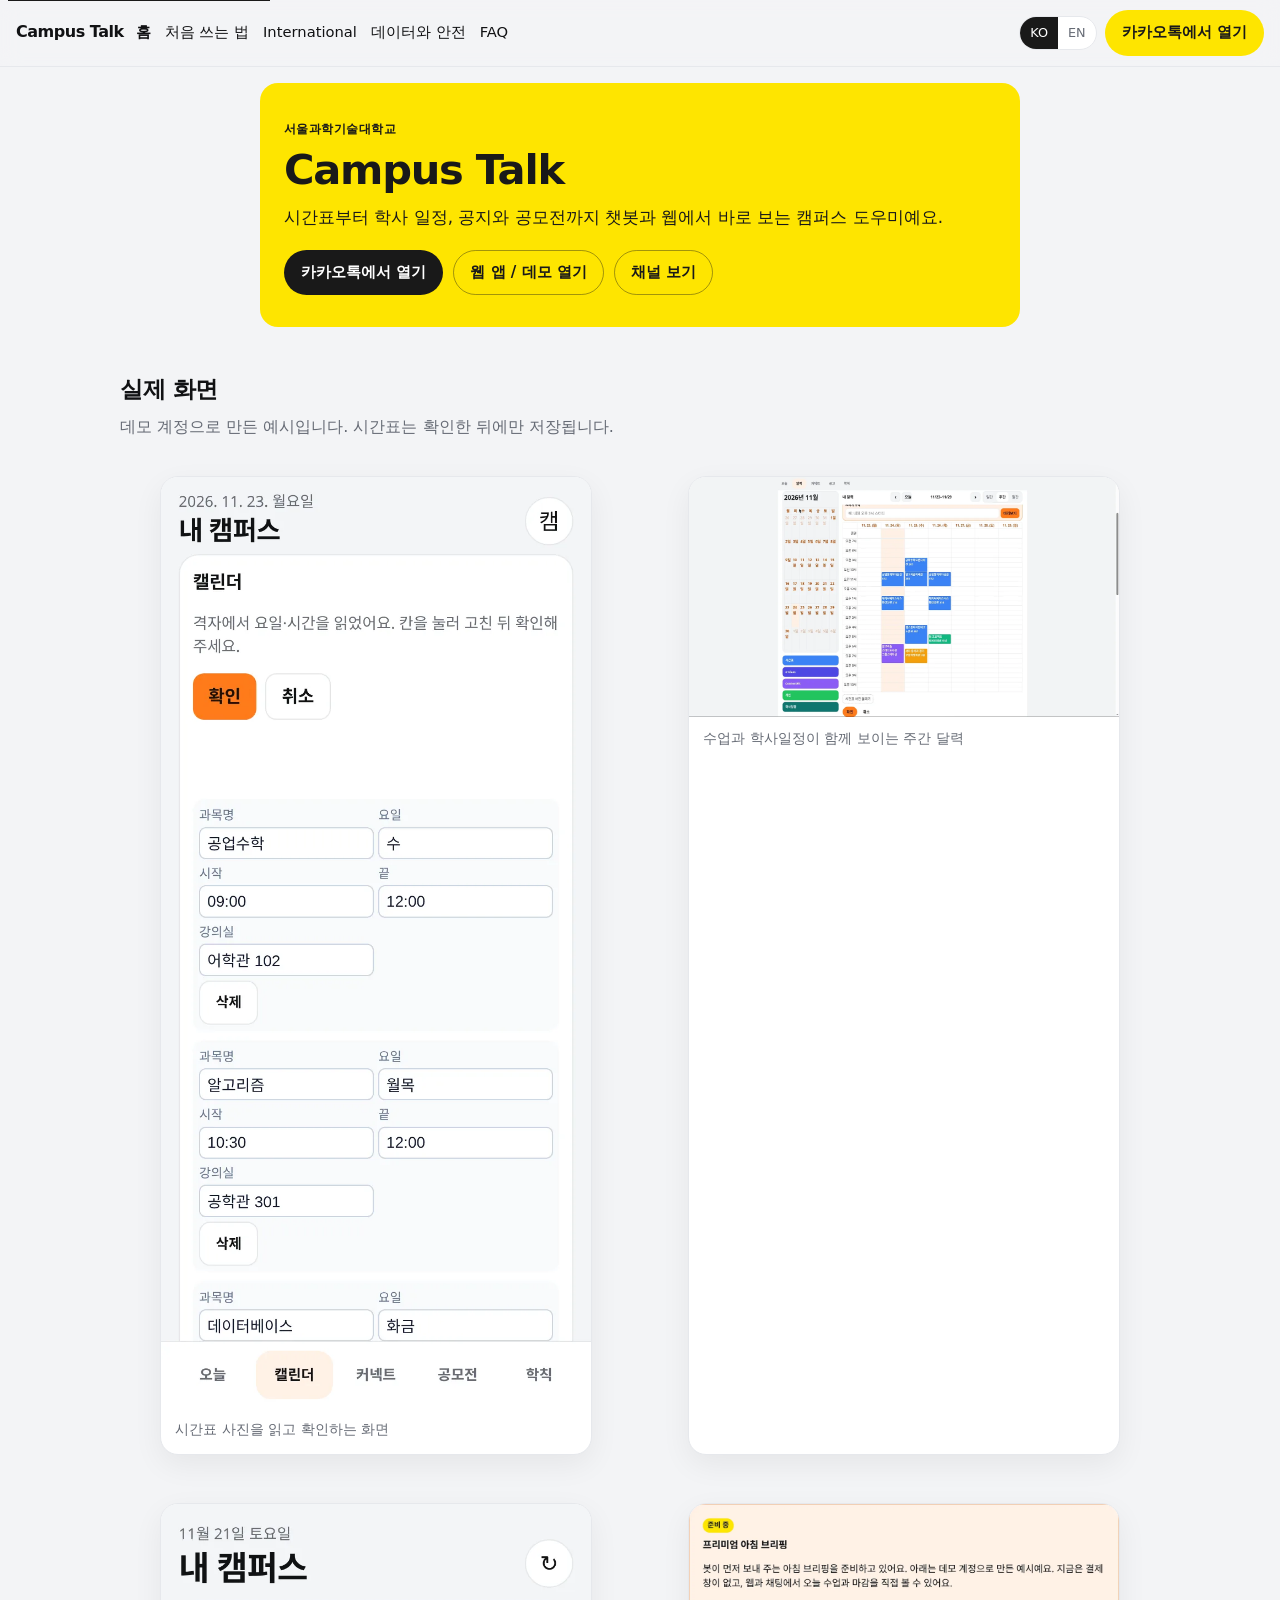
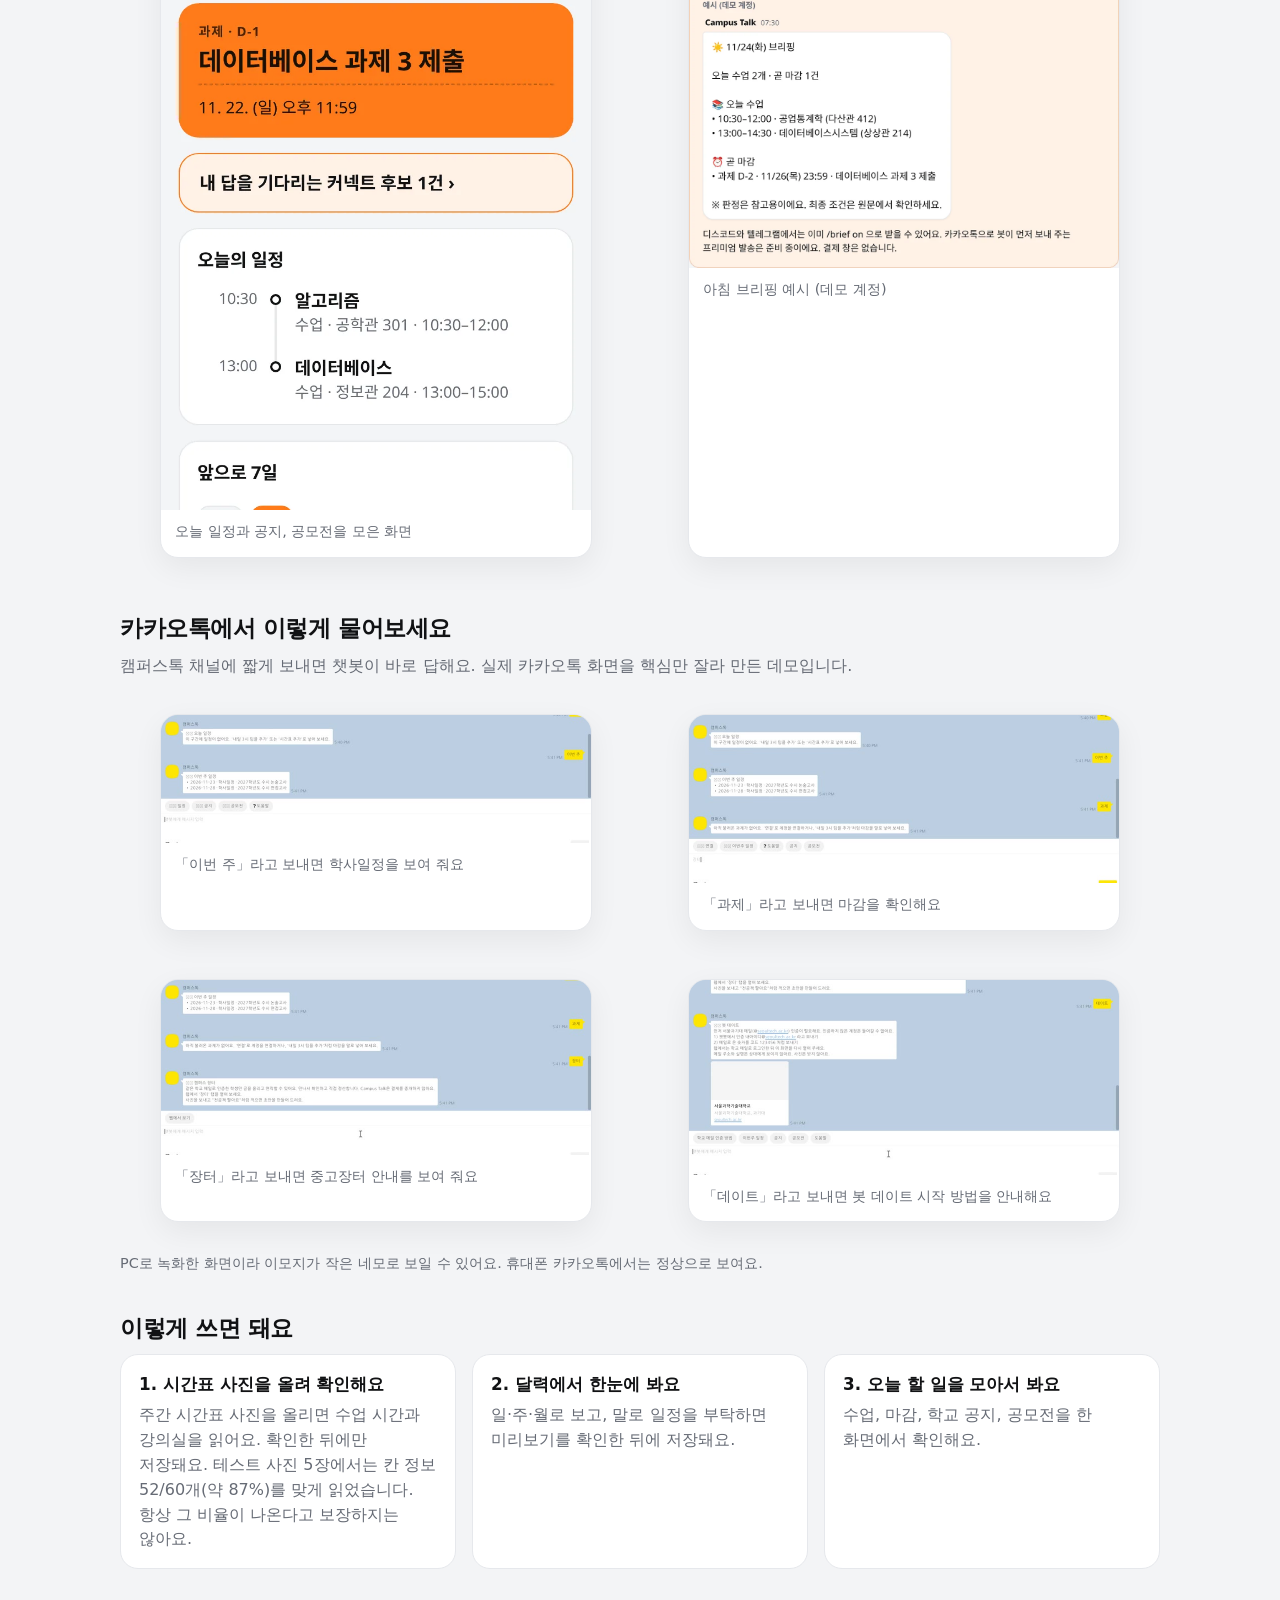
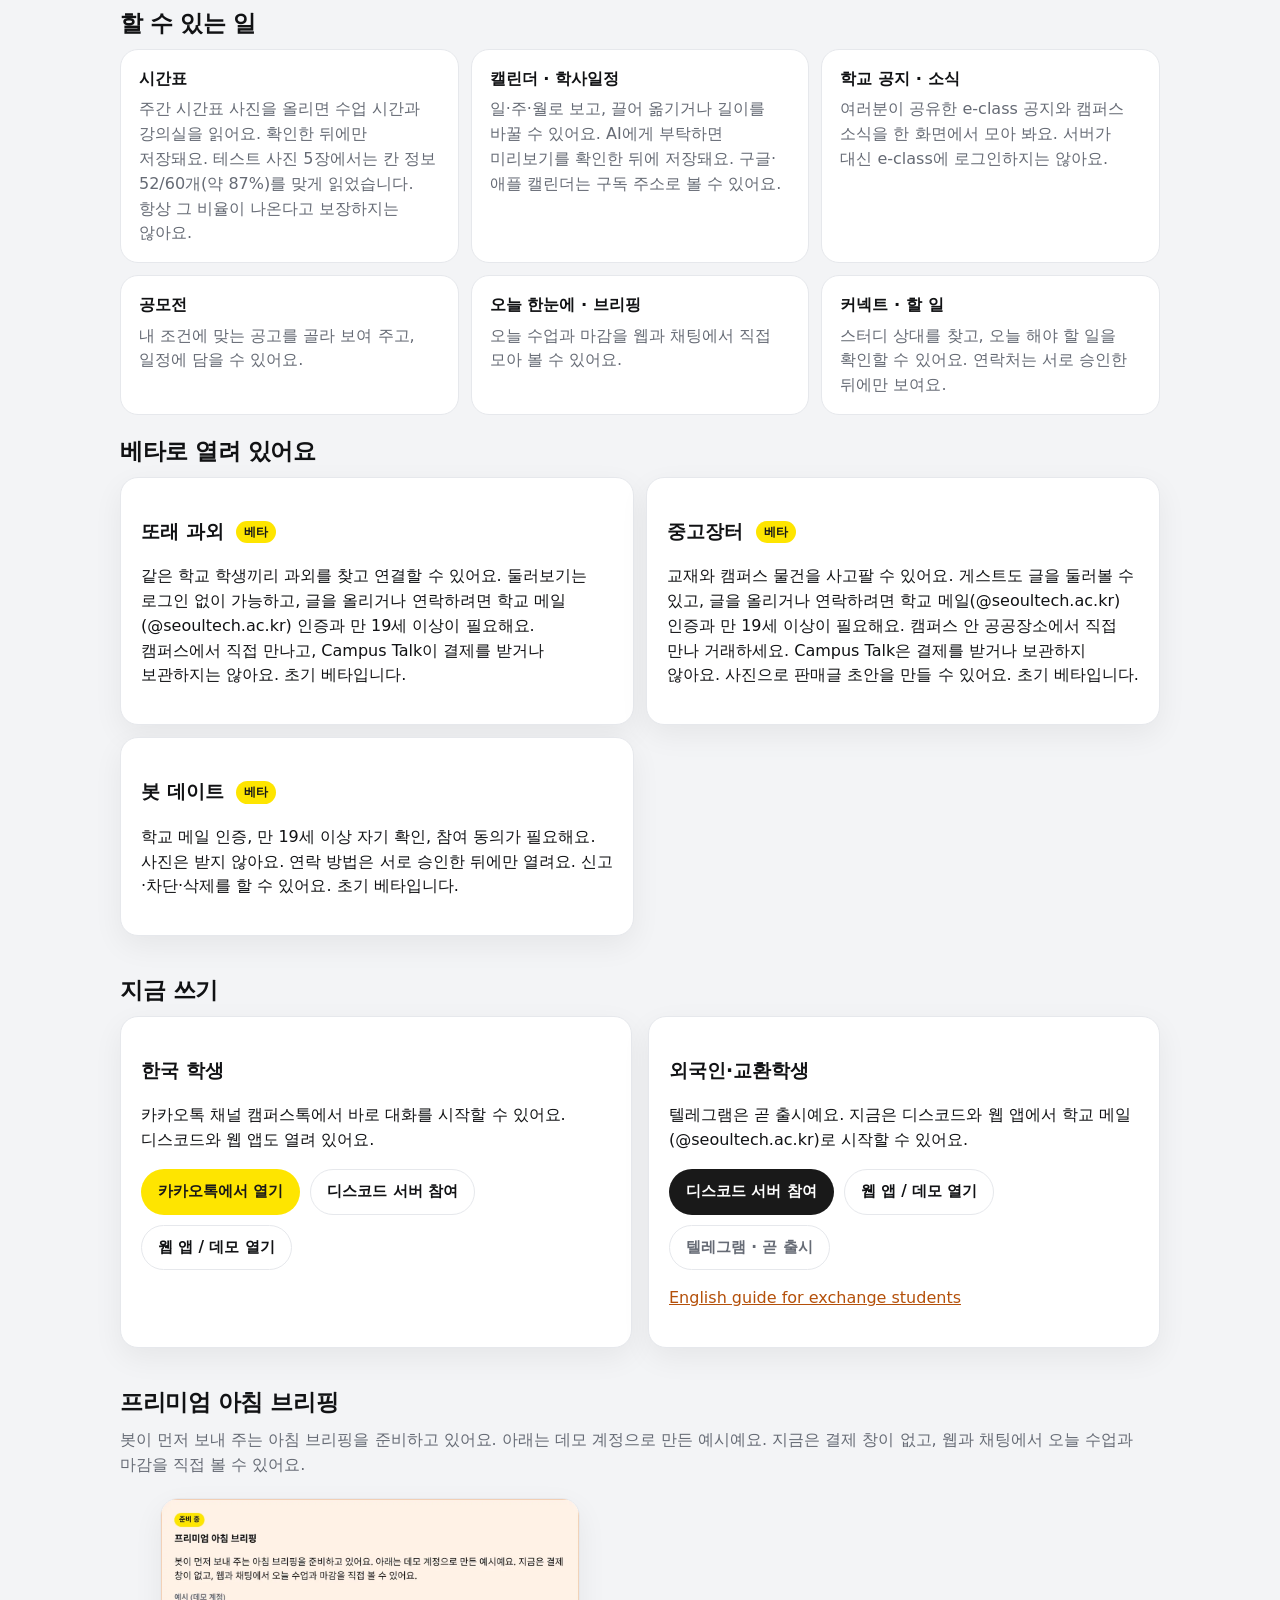
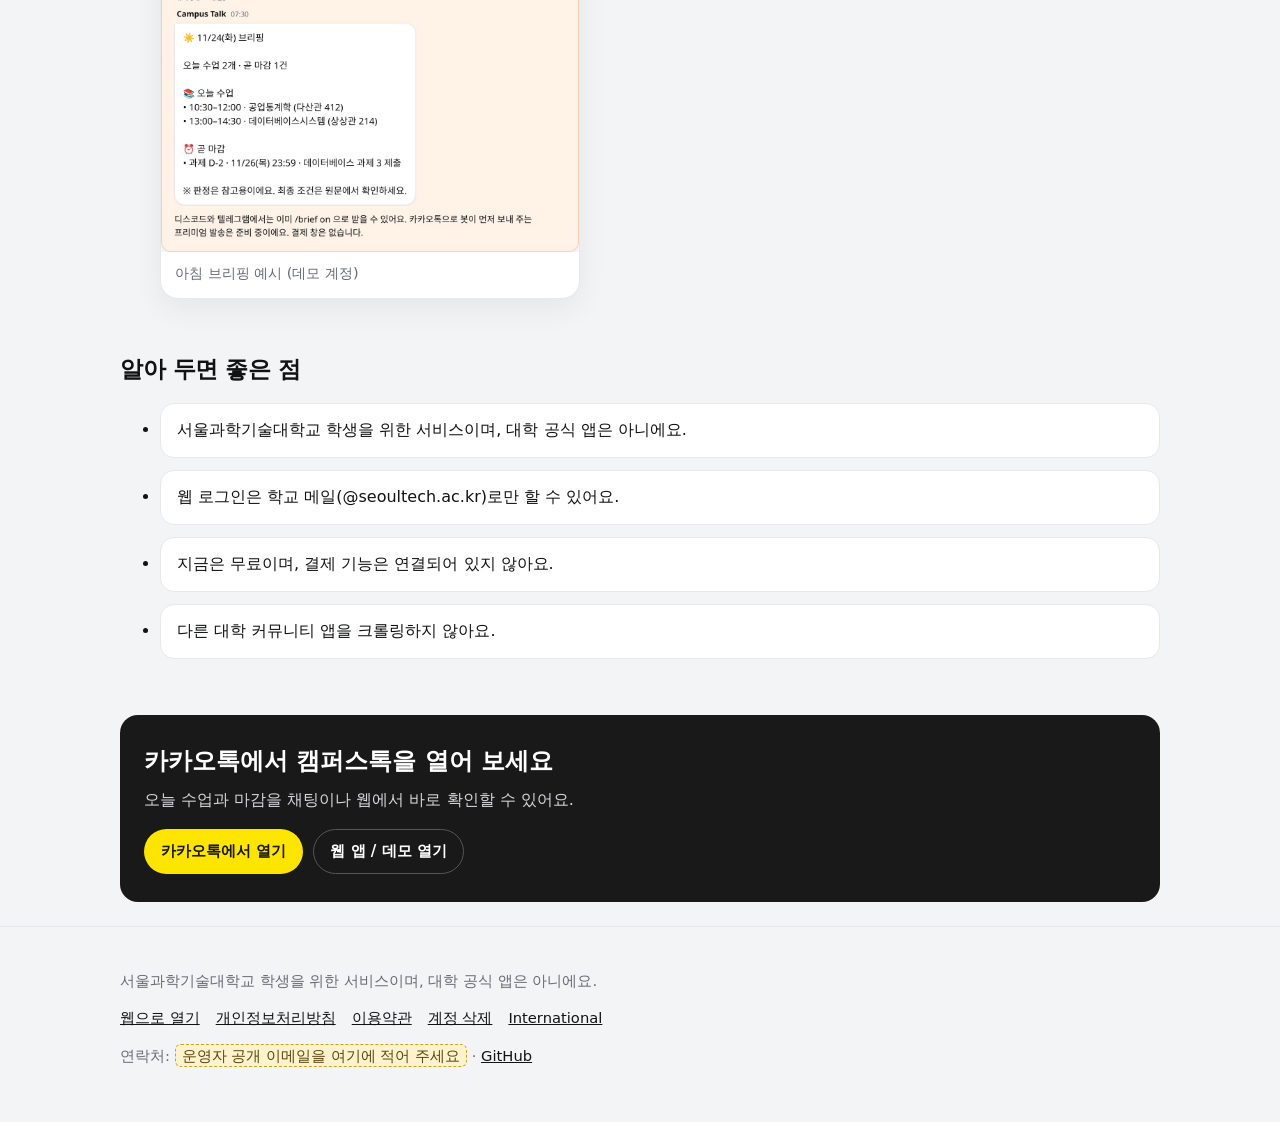
==== commit 5a98d0e3: "Add short KakaoTalk demo clips to the marketing site. Cut the core Korean and English chat scenes (t" ====
--- a/index.html
+++ b/index.html
@@ -100,6 +100,85 @@
     </div>
   </section>
 
+
+  <section class="section wrap" id="kakao-demo">
+    <h2 data-i18n="kakaoDemoTitle">카카오톡에서 이렇게 물어보세요</h2>
+    <p class="lede" data-i18n="kakaoDemoLead">캠퍼스톡 채널에 짧게 보내면 챗봇이 바로 답해요. 실제 카카오톡 화면을 핵심만 잘라 만든 데모입니다.</p>
+    <div data-lang="ko">
+      <div class="shots shots-4">
+      <figure class="shot shot-demo">
+        <video class="demo-anim" autoplay muted loop playsinline preload="metadata" width="860" height="256" poster="assets/demo/ko-week-poster.jpg">
+          <source src="assets/demo/ko-week.mp4" type="video/mp4">
+          <img src="assets/demo/ko-week.gif" width="860" height="256" alt="「이번 주」라고 보내면 학사일정을 보여 줘요" data-i18n-alt="capKakaoWeek">
+        </video>
+        <img class="demo-still" src="assets/demo/ko-week-poster.jpg" width="860" height="256" alt="「이번 주」라고 보내면 학사일정을 보여 줘요" data-i18n-alt="capKakaoWeek">
+        <figcaption data-i18n="capKakaoWeek">「이번 주」라고 보내면 학사일정을 보여 줘요</figcaption>
+      </figure>
+      <figure class="shot shot-demo">
+        <video class="demo-anim" autoplay muted loop playsinline preload="metadata" width="860" height="336" poster="assets/demo/ko-assignments-poster.jpg">
+          <source src="assets/demo/ko-assignments.mp4" type="video/mp4">
+          <img src="assets/demo/ko-assignments.gif" width="860" height="336" alt="「과제」라고 보내면 마감을 확인해요" data-i18n-alt="capKakaoAsgn">
+        </video>
+        <img class="demo-still" src="assets/demo/ko-assignments-poster.jpg" width="860" height="336" alt="「과제」라고 보내면 마감을 확인해요" data-i18n-alt="capKakaoAsgn">
+        <figcaption data-i18n="capKakaoAsgn">「과제」라고 보내면 마감을 확인해요</figcaption>
+      </figure>
+      <figure class="shot shot-demo">
+        <video class="demo-anim" autoplay muted loop playsinline preload="metadata" width="860" height="350" poster="assets/demo/ko-market-poster.jpg">
+          <source src="assets/demo/ko-market.mp4" type="video/mp4">
+          <img src="assets/demo/ko-market.gif" width="860" height="350" alt="「장터」라고 보내면 중고장터 안내를 보여 줘요" data-i18n-alt="capKakaoMarket">
+        </video>
+        <img class="demo-still" src="assets/demo/ko-market-poster.jpg" width="860" height="350" alt="「장터」라고 보내면 중고장터 안내를 보여 줘요" data-i18n-alt="capKakaoMarket">
+        <figcaption data-i18n="capKakaoMarket">「장터」라고 보내면 중고장터 안내를 보여 줘요</figcaption>
+      </figure>
+      <figure class="shot shot-demo">
+        <video class="demo-anim" autoplay muted loop playsinline preload="metadata" width="860" height="390" poster="assets/demo/ko-dating-poster.jpg">
+          <source src="assets/demo/ko-dating.mp4" type="video/mp4">
+          <img src="assets/demo/ko-dating.gif" width="860" height="390" alt="「데이트」라고 보내면 봇 데이트 시작 방법을 안내해요" data-i18n-alt="capKakaoDate">
+        </video>
+        <img class="demo-still" src="assets/demo/ko-dating-poster.jpg" width="860" height="390" alt="「데이트」라고 보내면 봇 데이트 시작 방법을 안내해요" data-i18n-alt="capKakaoDate">
+        <figcaption data-i18n="capKakaoDate">「데이트」라고 보내면 봇 데이트 시작 방법을 안내해요</figcaption>
+      </figure>
+      </div>
+    </div>
+    <div data-lang="en" hidden>
+      <div class="shots shots-4">
+      <figure class="shot shot-demo">
+        <video class="demo-anim" autoplay muted loop playsinline preload="metadata" width="860" height="426" poster="assets/demo/en-week-poster.jpg">
+          <source src="assets/demo/en-week.mp4" type="video/mp4">
+          <img src="assets/demo/en-week.gif" width="860" height="426" alt="Type “this week” to see academic dates" data-i18n-alt="capKakaoWeek">
+        </video>
+        <img class="demo-still" src="assets/demo/en-week-poster.jpg" width="860" height="426" alt="Type “this week” to see academic dates" data-i18n-alt="capKakaoWeek">
+        <figcaption data-i18n="capKakaoWeek">Type “this week” to see academic dates</figcaption>
+      </figure>
+      <figure class="shot shot-demo">
+        <video class="demo-anim" autoplay muted loop playsinline preload="metadata" width="860" height="426" poster="assets/demo/en-assignments-poster.jpg">
+          <source src="assets/demo/en-assignments.mp4" type="video/mp4">
+          <img src="assets/demo/en-assignments.gif" width="860" height="426" alt="Type “assignments” to check deadlines" data-i18n-alt="capKakaoAsgn">
+        </video>
+        <img class="demo-still" src="assets/demo/en-assignments-poster.jpg" width="860" height="426" alt="Type “assignments” to check deadlines" data-i18n-alt="capKakaoAsgn">
+        <figcaption data-i18n="capKakaoAsgn">Type “assignments” to check deadlines</figcaption>
+      </figure>
+      <figure class="shot shot-demo">
+        <video class="demo-anim" autoplay muted loop playsinline preload="metadata" width="860" height="426" poster="assets/demo/en-market-poster.jpg">
+          <source src="assets/demo/en-market.mp4" type="video/mp4">
+          <img src="assets/demo/en-market.gif" width="860" height="426" alt="Type “market” for the campus marketplace" data-i18n-alt="capKakaoMarket">
+        </video>
+        <img class="demo-still" src="assets/demo/en-market-poster.jpg" width="860" height="426" alt="Type “market” for the campus marketplace" data-i18n-alt="capKakaoMarket">
+        <figcaption data-i18n="capKakaoMarket">Type “market” for the campus marketplace</figcaption>
+      </figure>
+      <figure class="shot shot-demo">
+        <video class="demo-anim" autoplay muted loop playsinline preload="metadata" width="860" height="426" poster="assets/demo/en-dating-poster.jpg">
+          <source src="assets/demo/en-dating.mp4" type="video/mp4">
+          <img src="assets/demo/en-dating.gif" width="860" height="426" alt="Type “dating” to see how Bot date starts" data-i18n-alt="capKakaoDate">
+        </video>
+        <img class="demo-still" src="assets/demo/en-dating-poster.jpg" width="860" height="426" alt="Type “dating” to see how Bot date starts" data-i18n-alt="capKakaoDate">
+        <figcaption data-i18n="capKakaoDate">Type “dating” to see how Bot date starts</figcaption>
+      </figure>
+      </div>
+    </div>
+    <p class="demo-note" data-i18n="kakaoDemoNote">PC로 녹화한 화면이라 이모지가 작은 네모로 보일 수 있어요. 휴대폰 카카오톡에서는 정상으로 보여요.</p>
+  </section>
+
   <section class="section wrap">
     <h2 data-i18n="howTitle">이렇게 쓰면 돼요</h2>
     <div class="steps">
--- a/styles.css
+++ b/styles.css
@@ -113,7 +113,13 @@
   background: var(--card); border: 1px solid var(--line); border-radius: var(--radius);
   overflow: hidden; box-shadow: var(--shadow);
 }
-.shot img { width: 100%; background: #fff; }
+.shot img, .shot video { width: 100%; height: auto; display: block; background: #d3dee6; }
+.shot .demo-still { display: none; }
+.demo-note { color: var(--muted); font-size: 0.9rem; margin: 14px 0 0; }
+@media (prefers-reduced-motion: reduce) {
+  .shot-demo .demo-anim { display: none; }
+  .shot-demo .demo-still { display: block; }
+}
 .shot figcaption { padding: 10px 14px 14px; color: var(--muted); font-size: 0.9rem; }
 .steps { display: grid; gap: 16px; counter-reset: step; }
 .steps article { background: var(--card); border: 1px solid var(--line); border-radius: var(--radius); padding: 16px 18px; }
